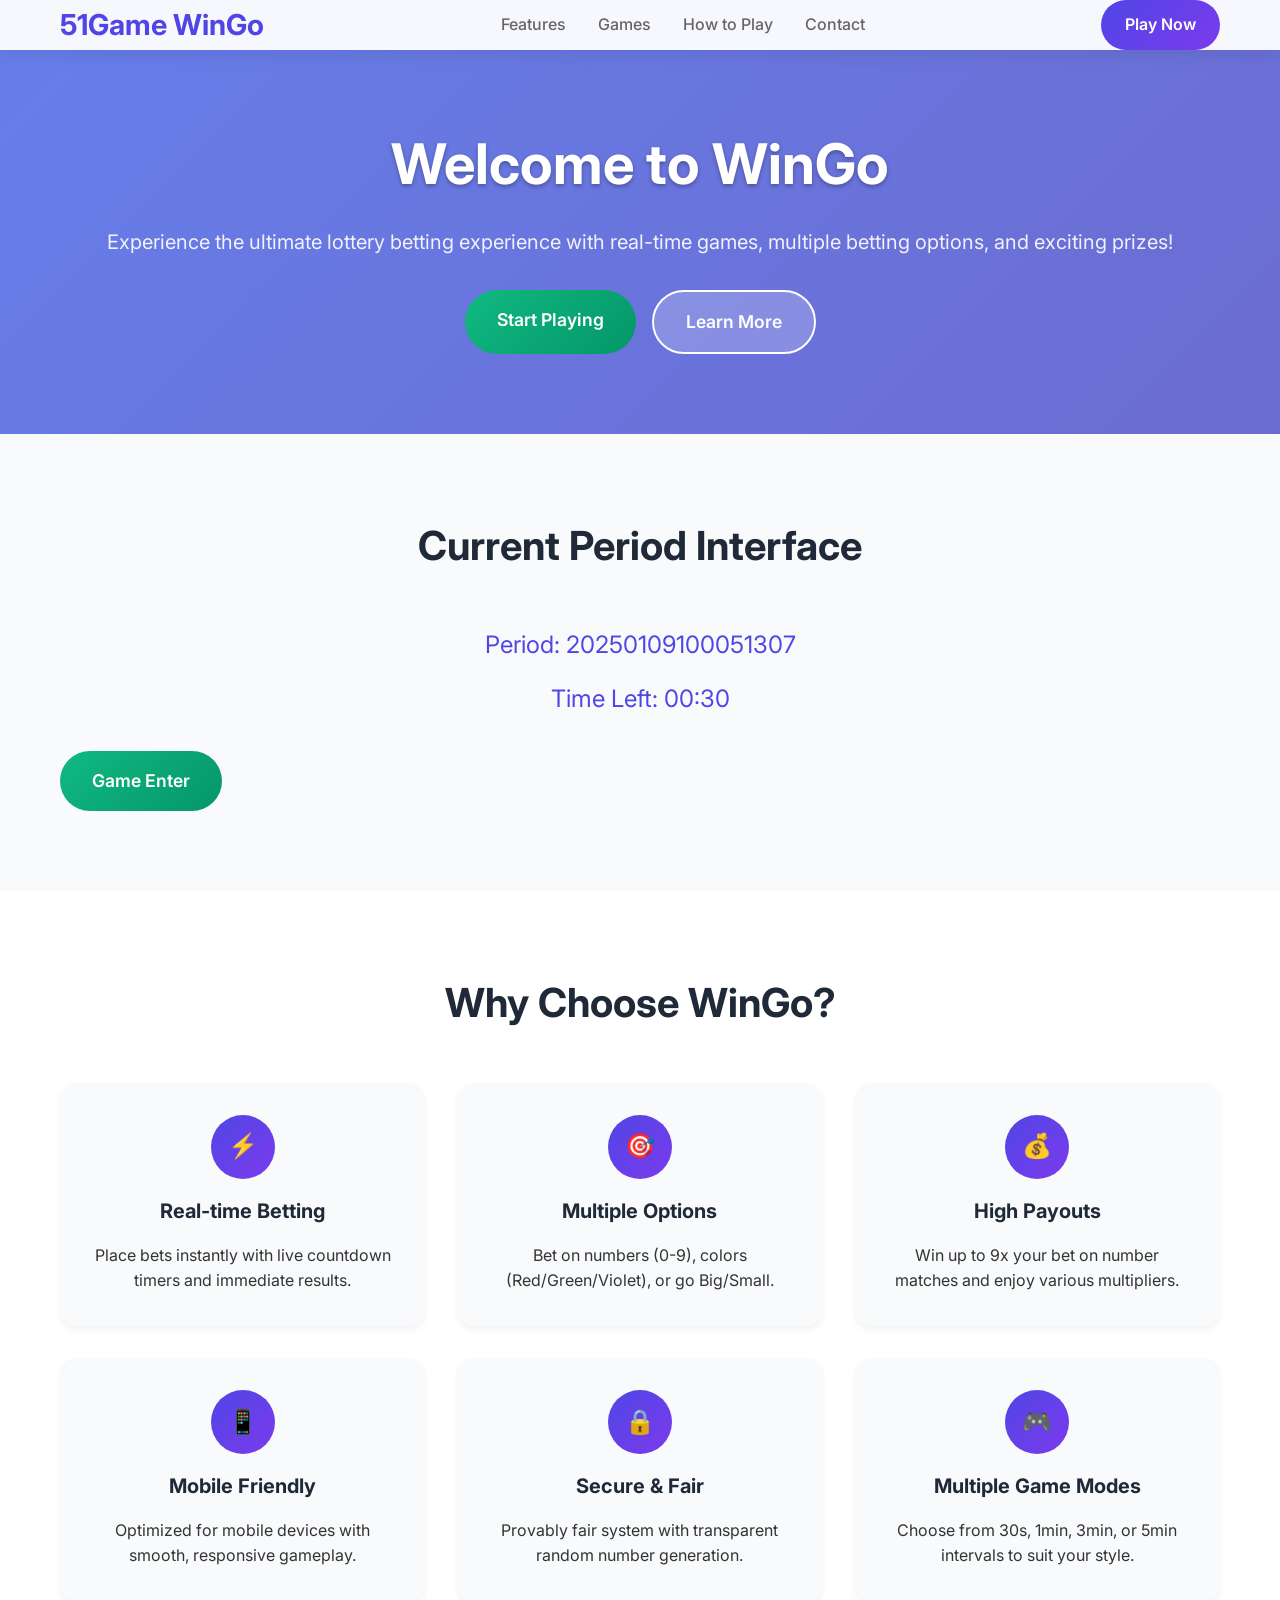
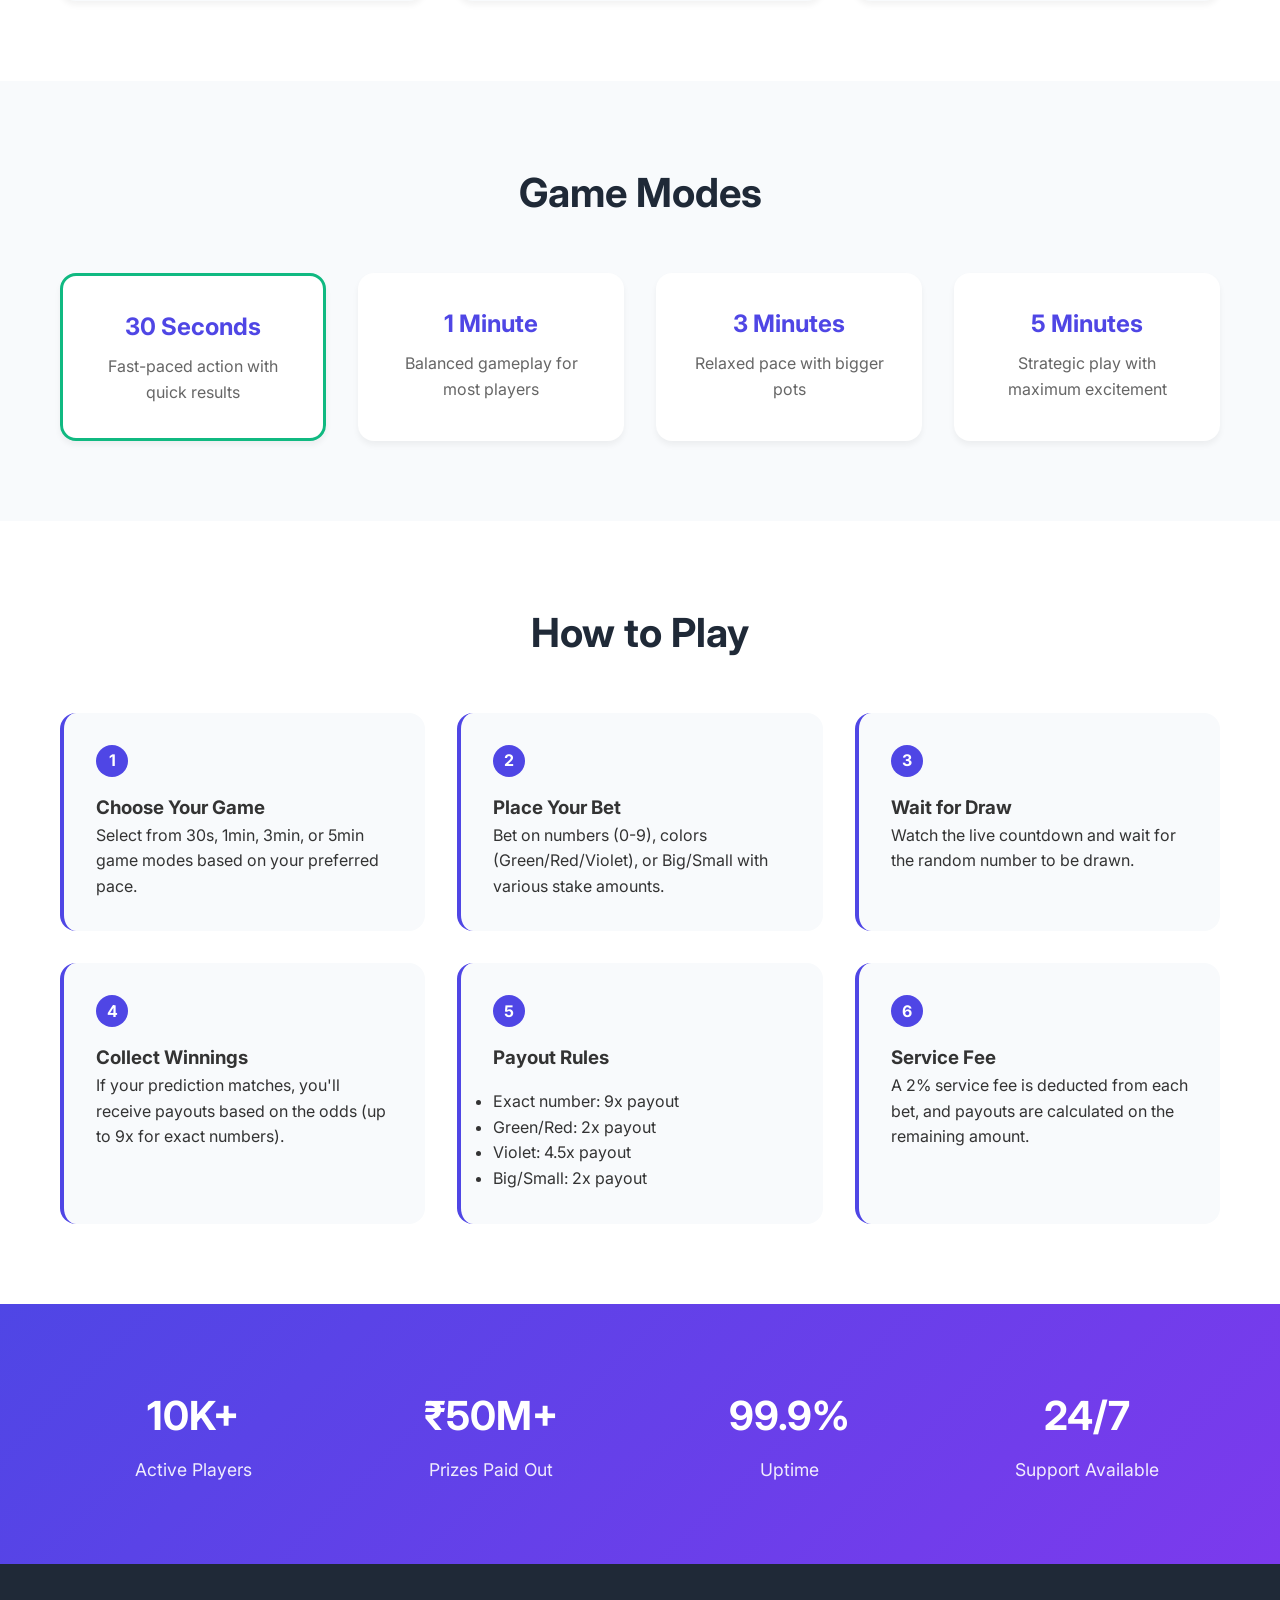
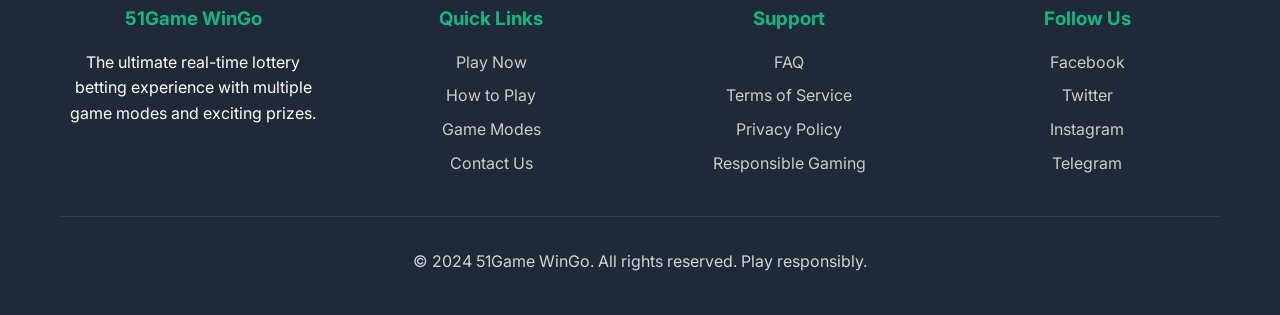
==== home.html @ 59bc1793 "update" ====
<!DOCTYPE html>
<html lang="en">
<head>
    <meta charset="UTF-8">
    <meta name="viewport" content="width=device-width, initial-scale=1.0">
    <title>51Game WinGo - Real-time Lottery Betting</title>
    <link rel="icon" type="image/svg+xml" href="https://ossimg.51game-game.com/51game/other/h5setting_20240530145344k6oc.ico">
    <meta name="description" content="Experience the thrill of WinGo - Real-time lottery betting with multiple game modes. Bet on numbers, colors, and win big prizes!">
    <meta name="keywords" content="WinGo, lottery, betting, real-time, numbers, colors, prizes">
    <link href="https://fonts.googleapis.com/css2?family=Inter:wght@300;400;500;600;700&display=swap" rel="stylesheet">
    <style>
        * {
            margin: 0;
            padding: 0;
            box-sizing: border-box;
        }

        body {
            font-family: 'Inter', sans-serif;
            line-height: 1.6;
            color: #333;
            background: linear-gradient(135deg, #667eea 0%, #764ba2 100%);
            min-height: 100vh;
        }

        .container {
            max-width: 1200px;
            margin: 0 auto;
            padding: 0 20px;
        }

        /* Header */
        header {
            background: rgba(255, 255, 255, 0.95);
            backdrop-filter: blur(10px);
            box-shadow: 0 2px 20px rgba(0, 0, 0, 0.1);
            position: fixed;
            top: 0;
            left: 0;
            right: 0;
            z-index: 1000;
        }

        nav {
            display: flex;
            justify-content: space-between;
            align-items: center;
            padding: 1rem 0;
            max-width: 1200px;
            margin: 0 auto;
        }

        .logo {
            font-size: 1.8rem;
            font-weight: 700;
            color: #4f46e5;
        }

        .nav-links {
            display: flex;
            list-style: none;
            gap: 2rem;
        }

        .nav-links a {
            text-decoration: none;
            color: #666;
            font-weight: 500;
            transition: color 0.3s;
        }

        .nav-links a:hover {
            color: #4f46e5;
        }

        .cta-button {
            background: linear-gradient(135deg, #4f46e5, #7c3aed);
            color: white;
            padding: 0.75rem 1.5rem;
            border-radius: 50px;
            text-decoration: none;
            font-weight: 600;
            transition: transform 0.3s;
        }

        .cta-button:hover {
            transform: translateY(-2px);
        }

        /* Hero Section */
        .hero {
            padding: 120px 0 80px;
            text-align: center;
            color: white;
        }

        .hero h1 {
            font-size: 3.5rem;
            font-weight: 700;
            margin-bottom: 1rem;
            text-shadow: 0 2px 4px rgba(0, 0, 0, 0.3);
        }

        .hero p {
            font-size: 1.25rem;
            margin-bottom: 2rem;
            opacity: 0.9;
        }

        .hero-buttons {
            display: flex;
            gap: 1rem;
            justify-content: center;
            flex-wrap: wrap;
        }

        .btn-primary {
            background: linear-gradient(135deg, #10b981, #059669);
            color: white;
            padding: 1rem 2rem;
            border-radius: 50px;
            text-decoration: none;
            font-weight: 600;
            font-size: 1.1rem;
            transition: all 0.3s;
        }

        .btn-primary:hover {
            transform: translateY(-3px);
            box-shadow: 0 10px 25px rgba(16, 185, 129, 0.3);
        }

        .btn-secondary {
            background: rgba(255, 255, 255, 0.2);
            color: white;
            padding: 1rem 2rem;
            border-radius: 50px;
            text-decoration: none;
            font-weight: 600;
            font-size: 1.1rem;
            border: 2px solid white;
            transition: all 0.3s;
        }

        .btn-secondary:hover {
            background: white;
            color: #4f46e5;
        }

        /* Period Interface */
        .period-interface {
            padding: 80px 0;
            background: #f8fafc;
        }

        .period-interface h2 {
            text-align: center;
            font-size: 2.5rem;
            margin-bottom: 3rem;
            color: #1f2937;
        }

        .period-display {
            text-align: center;
            margin-bottom: 2rem;
        }

        .period-number, .period-time {
            font-size: 1.5rem;
            margin-bottom: 1rem;
            color: #4f46e5;
        }

        .period-interface .btn-primary {
            display: inline-block;
        }

        /* Features */
        .features {
            padding: 80px 0;
            background: white;
        }

        .features h2 {
            text-align: center;
            font-size: 2.5rem;
            margin-bottom: 3rem;
            color: #1f2937;
        }

        .features-grid {
            display: grid;
            grid-template-columns: repeat(auto-fit, minmax(300px, 1fr));
            gap: 2rem;
        }

        .feature-card {
            background: #f8fafc;
            padding: 2rem;
            border-radius: 16px;
            text-align: center;
            box-shadow: 0 4px 6px rgba(0, 0, 0, 0.05);
            transition: transform 0.3s;
        }

        .feature-card:hover {
            transform: translateY(-5px);
        }

        .feature-icon {
            width: 64px;
            height: 64px;
            background: linear-gradient(135deg, #4f46e5, #7c3aed);
            border-radius: 50%;
            display: flex;
            align-items: center;
            justify-content: center;
            margin: 0 auto 1rem;
            color: white;
            font-size: 1.5rem;
        }

        .feature-card h3 {
            font-size: 1.25rem;
            margin-bottom: 1rem;
            color: #1f2937;
        }

        /* Game Modes */
        .game-modes {
            padding: 80px 0;
            background: #f8fafc;
        }

        .game-modes h2 {
            text-align: center;
            font-size: 2.5rem;
            margin-bottom: 3rem;
            color: #1f2937;
        }

        .modes-grid {
            display: grid;
            grid-template-columns: repeat(auto-fit, minmax(250px, 1fr));
            gap: 2rem;
        }

        .mode-card {
            background: white;
            padding: 2rem;
            border-radius: 16px;
            text-align: center;
            box-shadow: 0 4px 6px rgba(0, 0, 0, 0.05);
            transition: all 0.3s;
        }

        .mode-card:hover {
            transform: translateY(-5px);
            box-shadow: 0 10px 25px rgba(0, 0, 0, 0.1);
        }

        .mode-card.active {
            border: 3px solid #10b981;
        }

        .mode-time {
            font-size: 1.5rem;
            font-weight: 700;
            color: #4f46e5;
            margin-bottom: 0.5rem;
        }

        .mode-desc {
            color: #666;
        }

        /* How to Play */
        .how-to-play {
            padding: 80px 0;
            background: white;
        }

        .how-to-play h2 {
            text-align: center;
            font-size: 2.5rem;
            margin-bottom: 3rem;
            color: #1f2937;
        }

        .rules-grid {
            display: grid;
            grid-template-columns: repeat(auto-fit, minmax(300px, 1fr));
            gap: 2rem;
        }

        .rule-item {
            background: #f8fafc;
            padding: 2rem;
            border-radius: 16px;
            border-left: 4px solid #4f46e5;
        }

        .rule-number {
            background: #4f46e5;
            color: white;
            width: 32px;
            height: 32px;
            border-radius: 50%;
            display: flex;
            align-items: center;
            justify-content: center;
            font-weight: 700;
            margin-bottom: 1rem;
        }

        /* Stats */
        .stats {
            padding: 80px 0;
            background: linear-gradient(135deg, #4f46e5, #7c3aed);
            color: white;
        }

        .stats-grid {
            display: grid;
            grid-template-columns: repeat(auto-fit, minmax(200px, 1fr));
            gap: 2rem;
            text-align: center;
        }

        .stat-number {
            font-size: 2.5rem;
            font-weight: 700;
            margin-bottom: 0.5rem;
        }

        .stat-label {
            opacity: 0.9;
            font-size: 1.1rem;
        }

        /* Footer */
        footer {
            padding: 40px 0;
            background: #1f2937;
            color: white;
            text-align: center;
        }

        .footer-content {
            display: grid;
            grid-template-columns: repeat(auto-fit, minmax(250px, 1fr));
            gap: 2rem;
            margin-bottom: 2rem;
        }

        .footer-section h3 {
            margin-bottom: 1rem;
            color: #10b981;
        }

        .footer-section ul {
            list-style: none;
        }

        .footer-section ul li {
            margin-bottom: 0.5rem;
        }

        .footer-section a {
            color: #ccc;
            text-decoration: none;
            transition: color 0.3s;
        }

        .footer-section a:hover {
            color: #10b981;
        }

        .copyright {
            border-top: 1px solid #374151;
            padding-top: 2rem;
            opacity: 0.8;
        }

        /* Responsive */
        @media (max-width: 768px) {
            .hero h1 {
                font-size: 2.5rem;
            }

            .hero p {
                font-size: 1.1rem;
            }

            .hero-buttons {
                flex-direction: column;
                align-items: center;
            }

            nav {
                flex-direction: column;
                gap: 1rem;
            }

            .nav-links {
                gap: 1rem;
            }
        }
    </style>
</head>
<body>
    <header>
        <nav class="container">
            <div class="logo">51Game WinGo</div>
            <ul class="nav-links">
                <li><a href="#features">Features</a></li>
                <li><a href="#games">Games</a></li>
                <li><a href="#rules">How to Play</a></li>
                <li><a href="#contact">Contact</a></li>
            </ul>
            <a href="./index.html" class="cta-button">Play Now</a>
        </nav>
    </header>

    <section class="hero">
        <div class="container">
            <h1>Welcome to WinGo</h1>
            <p>Experience the ultimate lottery betting experience with real-time games, multiple betting options, and exciting prizes!</p>
            <div class="hero-buttons">
                <a href="./index.html" class="btn-primary">Start Playing</a>
                <a href="#rules" class="btn-secondary">Learn More</a>
            </div>
        </div>
    </section>

    <section class="period-interface">
        <div class="container">
            <h2>Current Period Interface</h2>
            <div class="period-display">
                <div class="period-number">Period: <span id="period-number">20250109100051307</span></div>
                <div class="period-time">Time Left: <span id="period-time">00:00</span></div>
            </div>
            <a href="./index.html" class="btn-primary">Game Enter</a>
        </div>
    </section>

    <section id="features" class="features">
        <div class="container">
            <h2>Why Choose WinGo?</h2>
            <div class="features-grid">
                <div class="feature-card">
                    <div class="feature-icon">⚡</div>
                    <h3>Real-time Betting</h3>
                    <p>Place bets instantly with live countdown timers and immediate results.</p>
                </div>
                <div class="feature-card">
                    <div class="feature-icon">🎯</div>
                    <h3>Multiple Options</h3>
                    <p>Bet on numbers (0-9), colors (Red/Green/Violet), or go Big/Small.</p>
                </div>
                <div class="feature-card">
                    <div class="feature-icon">💰</div>
                    <h3>High Payouts</h3>
                    <p>Win up to 9x your bet on number matches and enjoy various multipliers.</p>
                </div>
                <div class="feature-card">
                    <div class="feature-icon">📱</div>
                    <h3>Mobile Friendly</h3>
                    <p>Optimized for mobile devices with smooth, responsive gameplay.</p>
                </div>
                <div class="feature-card">
                    <div class="feature-icon">🔒</div>
                    <h3>Secure & Fair</h3>
                    <p>Provably fair system with transparent random number generation.</p>
                </div>
                <div class="feature-card">
                    <div class="feature-icon">🎮</div>
                    <h3>Multiple Game Modes</h3>
                    <p>Choose from 30s, 1min, 3min, or 5min intervals to suit your style.</p>
                </div>
            </div>
        </div>
    </section>

    <section id="games" class="game-modes">
        <div class="container">
            <h2>Game Modes</h2>
            <div class="modes-grid">
                <div class="mode-card active">
                    <div class="mode-time">30 Seconds</div>
                    <div class="mode-desc">Fast-paced action with quick results</div>
                </div>
                <div class="mode-card">
                    <div class="mode-time">1 Minute</div>
                    <div class="mode-desc">Balanced gameplay for most players</div>
                </div>
                <div class="mode-card">
                    <div class="mode-time">3 Minutes</div>
                    <div class="mode-desc">Relaxed pace with bigger pots</div>
                </div>
                <div class="mode-card">
                    <div class="mode-time">5 Minutes</div>
                    <div class="mode-desc">Strategic play with maximum excitement</div>
                </div>
            </div>
        </div>
    </section>

    <section id="rules" class="how-to-play">
        <div class="container">
            <h2>How to Play</h2>
            <div class="rules-grid">
                <div class="rule-item">
                    <div class="rule-number">1</div>
                    <h3>Choose Your Game</h3>
                    <p>Select from 30s, 1min, 3min, or 5min game modes based on your preferred pace.</p>
                </div>
                <div class="rule-item">
                    <div class="rule-number">2</div>
                    <h3>Place Your Bet</h3>
                    <p>Bet on numbers (0-9), colors (Green/Red/Violet), or Big/Small with various stake amounts.</p>
                </div>
                <div class="rule-item">
                    <div class="rule-number">3</div>
                    <h3>Wait for Draw</h3>
                    <p>Watch the live countdown and wait for the random number to be drawn.</p>
                </div>
                <div class="rule-item">
                    <div class="rule-number">4</div>
                    <h3>Collect Winnings</h3>
                    <p>If your prediction matches, you'll receive payouts based on the odds (up to 9x for exact numbers).</p>
                </div>
                <div class="rule-item">
                    <div class="rule-number">5</div>
                    <h3>Payout Rules</h3>
                    <ul style="margin-top: 1rem; text-align: left;">
                        <li>Exact number: 9x payout</li>
                        <li>Green/Red: 2x payout</li>
                        <li>Violet: 4.5x payout</li>
                        <li>Big/Small: 2x payout</li>
                    </ul>
                </div>
                <div class="rule-item">
                    <div class="rule-number">6</div>
                    <h3>Service Fee</h3>
                    <p>A 2% service fee is deducted from each bet, and payouts are calculated on the remaining amount.</p>
                </div>
            </div>
        </div>
    </section>

    <section class="stats">
        <div class="container">
            <div class="stats-grid">
                <div>
                    <div class="stat-number">10K+</div>
                    <div class="stat-label">Active Players</div>
                </div>
                <div>
                    <div class="stat-number">₹50M+</div>
                    <div class="stat-label">Prizes Paid Out</div>
                </div>
                <div>
                    <div class="stat-number">99.9%</div>
                    <div class="stat-label">Uptime</div>
                </div>
                <div>
                    <div class="stat-number">24/7</div>
                    <div class="stat-label">Support Available</div>
                </div>
            </div>
        </div>
    </section>

    <footer>
        <div class="container">
            <div class="footer-content">
                <div class="footer-section">
                    <h3>51Game WinGo</h3>
                    <p>The ultimate real-time lottery betting experience with multiple game modes and exciting prizes.</p>
                </div>
                <div class="footer-section">
                    <h3>Quick Links</h3>
                    <ul>
                        <li><a href="./index.html">Play Now</a></li>
                        <li><a href="#rules">How to Play</a></li>
                        <li><a href="#games">Game Modes</a></li>
                        <li><a href="#contact">Contact Us</a></li>
                    </ul>
                </div>
                <div class="footer-section">
                    <h3>Support</h3>
                    <ul>
                        <li><a href="#">FAQ</a></li>
                        <li><a href="#">Terms of Service</a></li>
                        <li><a href="#">Privacy Policy</a></li>
                        <li><a href="#">Responsible Gaming</a></li>
                    </ul>
                </div>
                <div class="footer-section">
                    <h3>Follow Us</h3>
                    <ul>
                        <li><a href="#">Facebook</a></li>
                        <li><a href="#">Twitter</a></li>
                        <li><a href="#">Instagram</a></li>
                        <li><a href="#">Telegram</a></li>
                    </ul>
                </div>
            </div>
            <div class="copyright">
                <p>&copy; 2024 51Game WinGo. All rights reserved. Play responsibly.</p>
            </div>
        </div>
    </footer>

    <script>
        // Smooth scrolling for navigation links
        document.querySelectorAll('a[href^="#"]').forEach(anchor => {
            anchor.addEventListener('click', function (e) {
                e.preventDefault();
                const target = document.querySelector(this.getAttribute('href'));
                if (target) {
                    target.scrollIntoView({
                        behavior: 'smooth',
                        block: 'start'
                    });
                }
            });
        });

        // Add scroll effect to header
        window.addEventListener('scroll', function() {
            const header = document.querySelector('header');
            if (window.scrollY > 100) {
                header.style.background = 'rgba(255, 255, 255, 0.98)';
            } else {
                header.style.background = 'rgba(255, 255, 255, 0.95)';
            }
        });

        // Simple countdown for period time
        let timeLeft = 30; // 30 seconds for demo
        const periodTimeElement = document.getElementById('period-time');
        const interval = setInterval(() => {
            const minutes = Math.floor(timeLeft / 60);
            const seconds = timeLeft % 60;
            periodTimeElement.textContent = `${minutes.toString().padStart(2, '0')}:${seconds.toString().padStart(2, '0')}`;
            timeLeft--;
            if (timeLeft < 0) {
                timeLeft = 30;
            }
        }, 1000);
    </script>
</body>
</html>
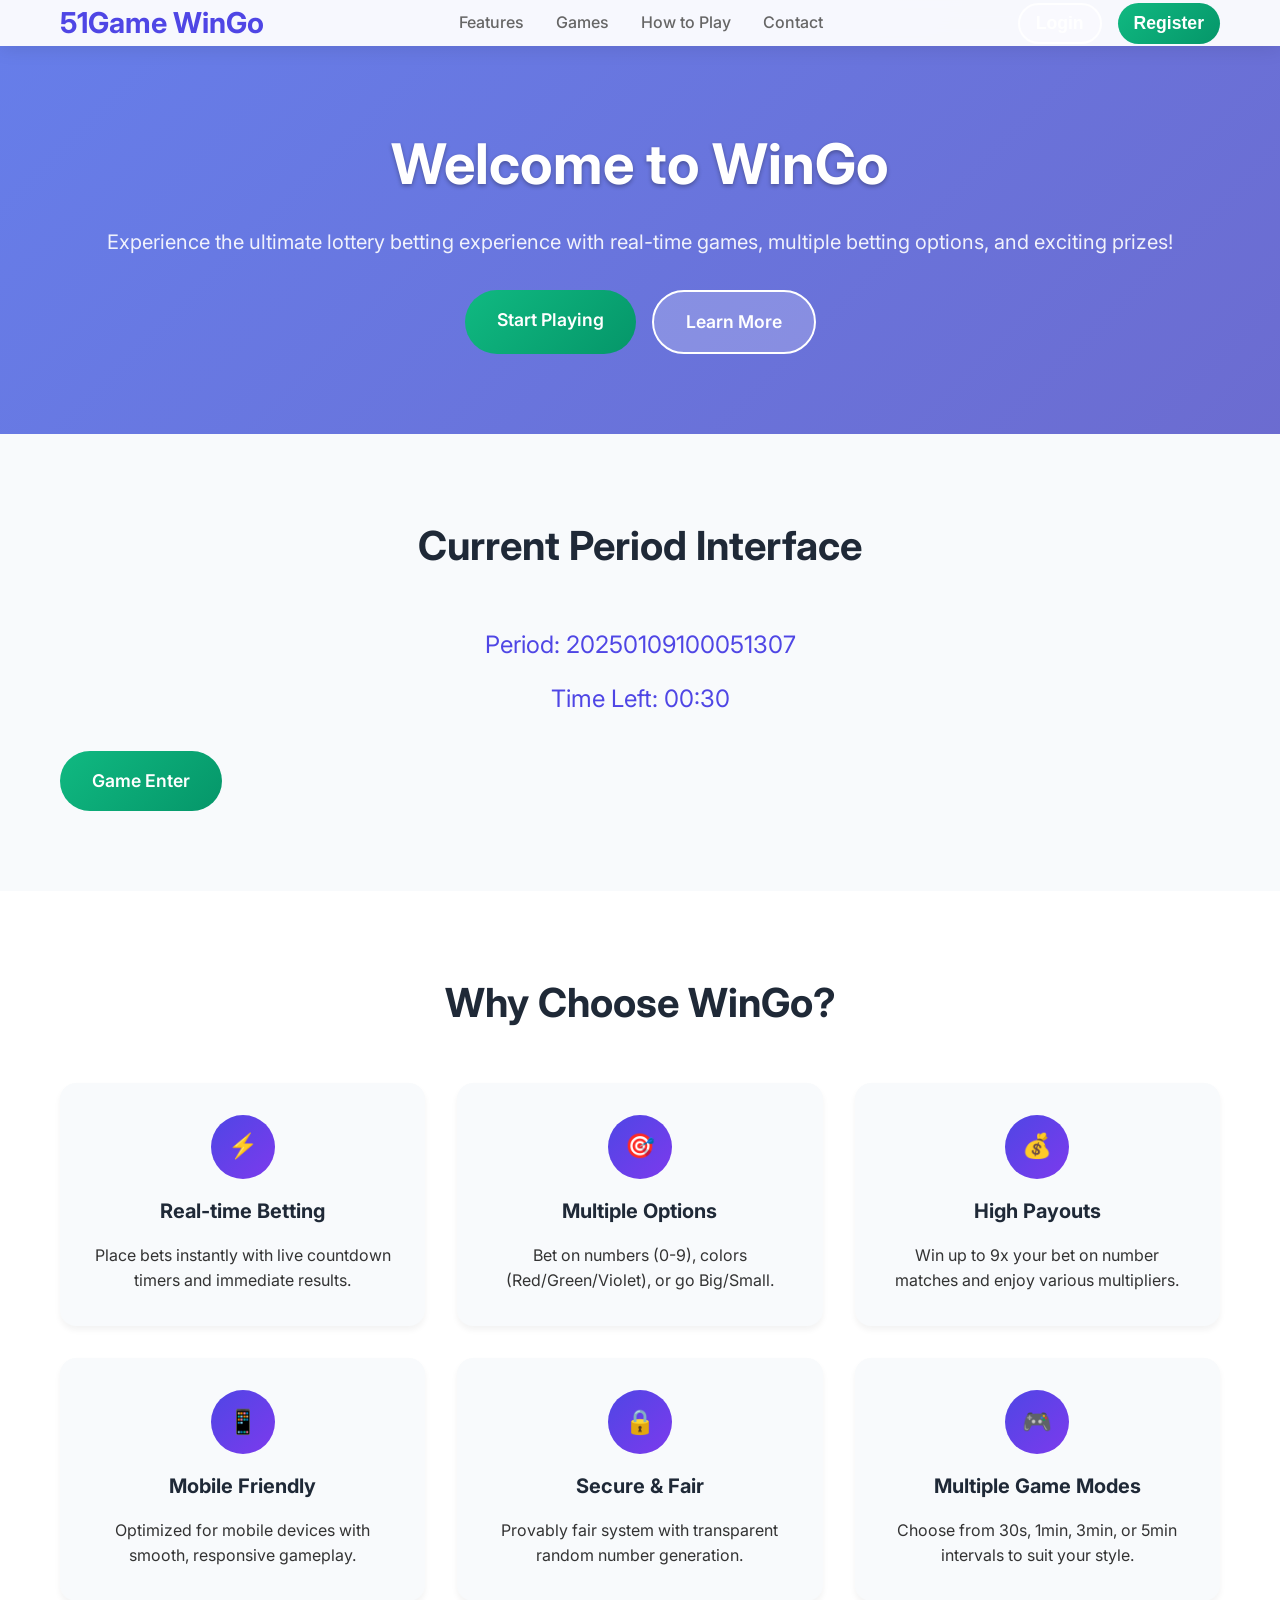
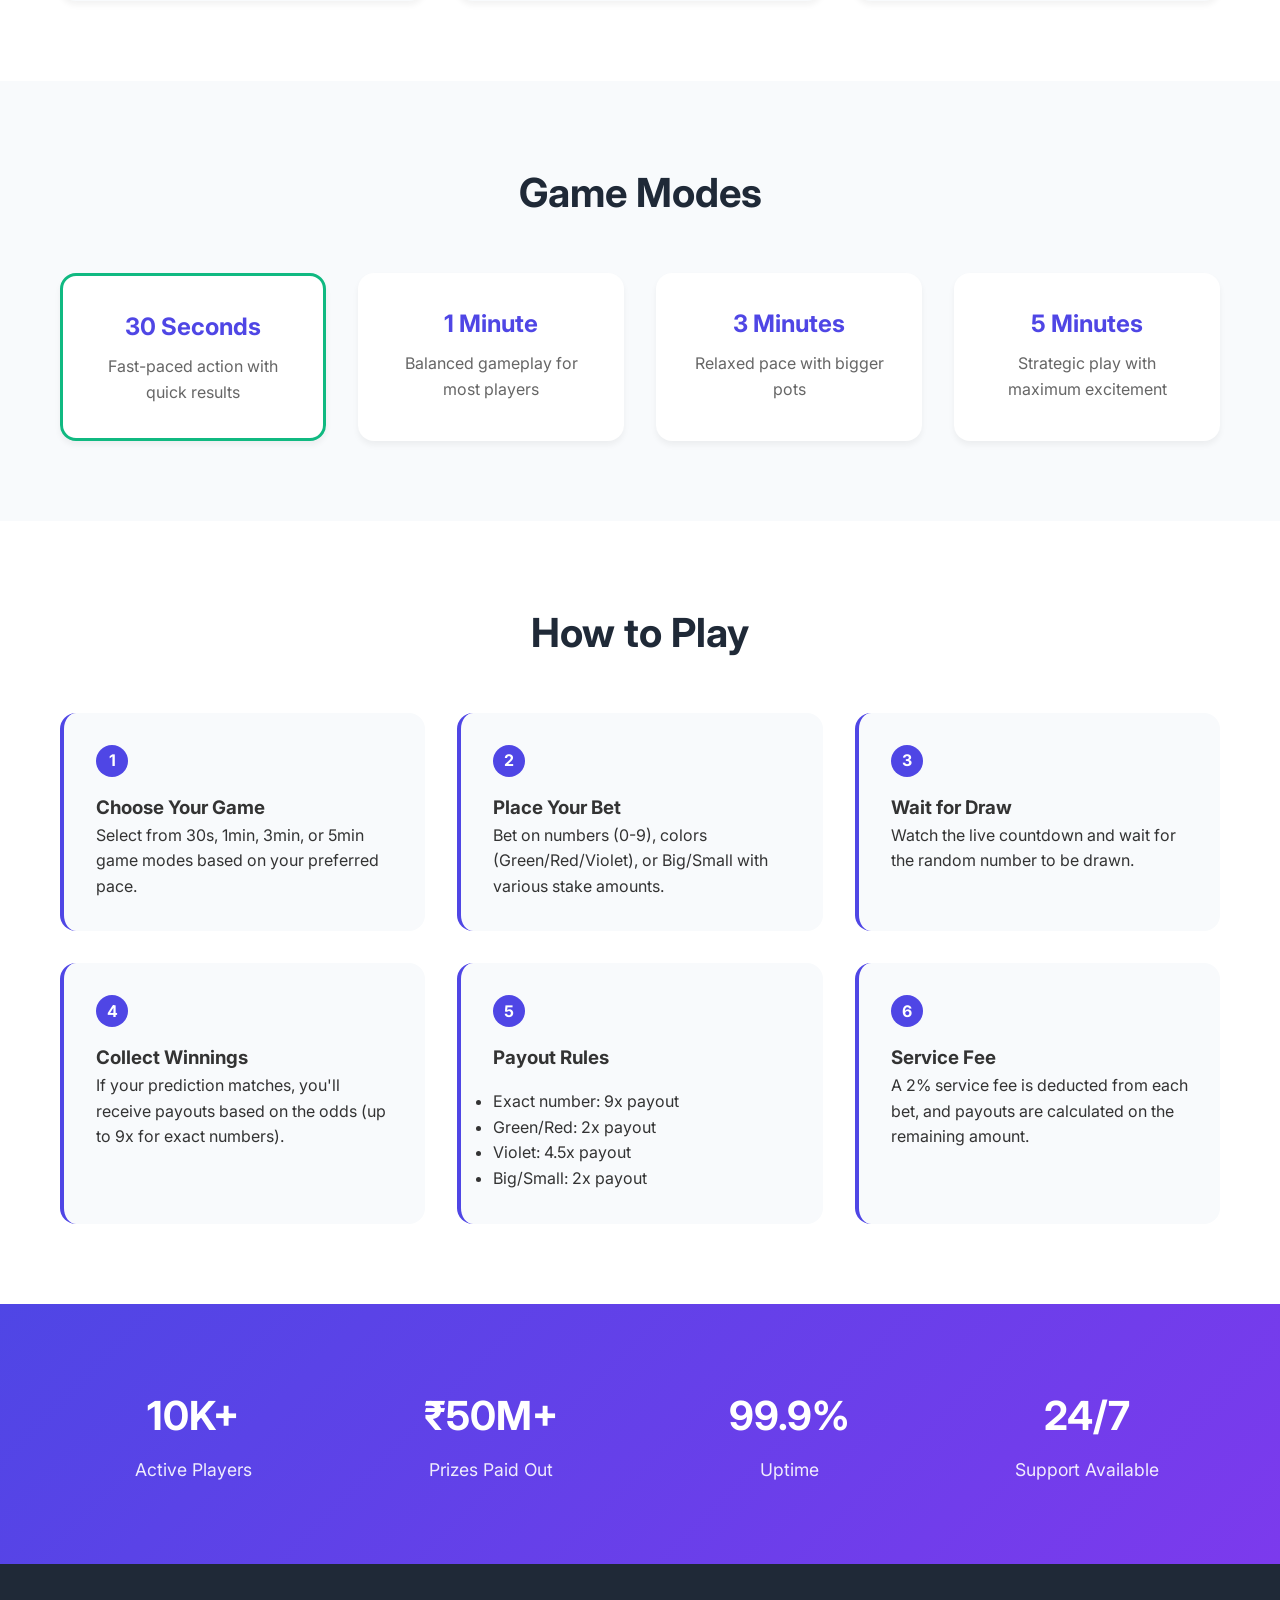
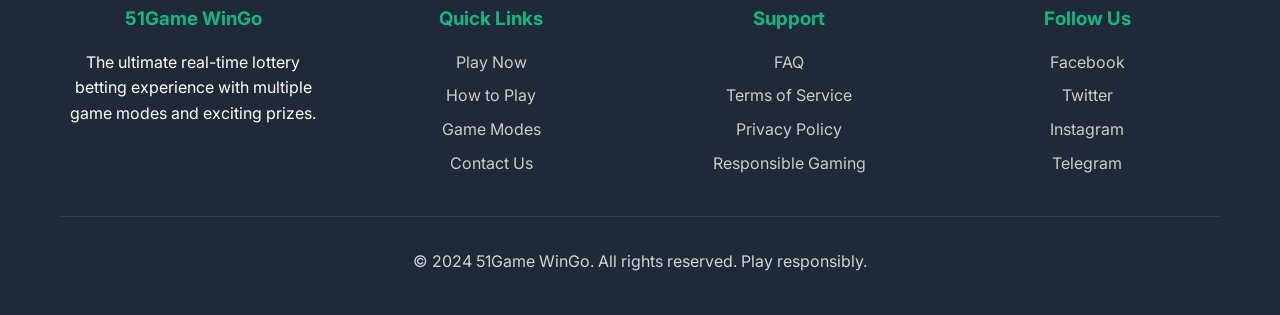
==== commit f04aac29: "try again" ====
--- a/home.html
+++ b/home.html
@@ -73,6 +73,41 @@
             color: #4f46e5;
         }
 
+        .auth-buttons {
+            display: flex;
+            gap: 1rem;
+        }
+
+        .auth-buttons button {
+            padding: 0.5rem 1rem;
+            border: none;
+            border-radius: 50px;
+            font-weight: 600;
+            cursor: pointer;
+            transition: all 0.3s;
+        }
+
+        .auth-buttons .btn-secondary {
+            background: rgba(255, 255, 255, 0.2);
+            color: white;
+            border: 2px solid white;
+        }
+
+        .auth-buttons .btn-secondary:hover {
+            background: white;
+            color: #4f46e5;
+        }
+
+        .auth-buttons .btn-primary {
+            background: linear-gradient(135deg, #10b981, #059669);
+            color: white;
+        }
+
+        .auth-buttons .btn-primary:hover {
+            transform: translateY(-2px);
+            box-shadow: 0 10px 25px rgba(16, 185, 129, 0.3);
+        }
+
         .cta-button {
             background: linear-gradient(135deg, #4f46e5, #7c3aed);
             color: white;
@@ -405,6 +440,73 @@
             .nav-links {
                 gap: 1rem;
             }
+
+            .auth-buttons {
+                flex-direction: column;
+                width: 100%;
+            }
+
+            .auth-buttons button {
+                width: 100%;
+            }
+        }
+
+        /* Modal Styles */
+        .modal {
+            display: none;
+            position: fixed;
+            z-index: 1;
+            left: 0;
+            top: 0;
+            width: 100%;
+            height: 100%;
+            overflow: auto;
+            background-color: rgba(0,0,0,0.4);
+        }
+
+        .modal-content {
+            background-color: #fefefe;
+            margin: 15% auto;
+            padding: 20px;
+            border: 1px solid #888;
+            width: 80%;
+            max-width: 400px;
+            border-radius: 10px;
+        }
+
+        .close {
+            color: #aaa;
+            float: right;
+            font-size: 28px;
+            font-weight: bold;
+            cursor: pointer;
+        }
+
+        .close:hover,
+        .close:focus {
+            color: black;
+            text-decoration: none;
+        }
+
+        .modal h2 {
+            text-align: center;
+            margin-bottom: 20px;
+        }
+
+        .modal form {
+            display: flex;
+            flex-direction: column;
+        }
+
+        .modal input {
+            margin-bottom: 10px;
+            padding: 10px;
+            border: 1px solid #ccc;
+            border-radius: 5px;
+        }
+
+        .modal button {
+            margin-top: 10px;
         }
     </style>
 </head>
@@ -418,7 +520,10 @@
                 <li><a href="#rules">How to Play</a></li>
                 <li><a href="#contact">Contact</a></li>
             </ul>
-            <a href="./index.html" class="cta-button">Play Now</a>
+            <div class="auth-buttons">
+                <button class="btn-secondary" id="login-btn">Login</button>
+                <button class="btn-primary" id="register-btn">Register</button>
+            </div>
         </nav>
     </header>
 
@@ -612,6 +717,34 @@
             </div>
         </div>
     </footer>
+
+    <!-- Login Modal -->
+    <div id="login-modal" class="modal">
+        <div class="modal-content">
+            <span class="close" id="login-close">&times;</span>
+            <h2>Login</h2>
+            <form id="login-form">
+                <input type="email" placeholder="Email" required>
+                <input type="password" placeholder="Password" required>
+                <button type="submit" class="btn-primary">Login</button>
+            </form>
+        </div>
+    </div>
+
+    <!-- Register Modal -->
+    <div id="register-modal" class="modal">
+        <div class="modal-content">
+            <span class="close" id="register-close">&times;</span>
+            <h2>Register</h2>
+            <form id="register-form">
+                <input type="text" placeholder="Username" required>
+                <input type="email" placeholder="Email" required>
+                <input type="password" placeholder="Password" required>
+                <input type="password" placeholder="Confirm Password" required>
+                <button type="submit" class="btn-primary">Register</button>
+            </form>
+        </div>
+    </div>
 
     <script>
         // Smooth scrolling for navigation links
@@ -650,6 +783,52 @@
                 timeLeft = 30;
             }
         }, 1000);
+
+        // Modal functionality
+        const loginBtn = document.getElementById('login-btn');
+        const registerBtn = document.getElementById('register-btn');
+        const loginModal = document.getElementById('login-modal');
+        const registerModal = document.getElementById('register-modal');
+        const loginClose = document.getElementById('login-close');
+        const registerClose = document.getElementById('register-close');
+
+        loginBtn.onclick = function() {
+            loginModal.style.display = 'block';
+        }
+
+        registerBtn.onclick = function() {
+            registerModal.style.display = 'block';
+        }
+
+        loginClose.onclick = function() {
+            loginModal.style.display = 'none';
+        }
+
+        registerClose.onclick = function() {
+            registerModal.style.display = 'none';
+        }
+
+        window.onclick = function(event) {
+            if (event.target == loginModal) {
+                loginModal.style.display = 'none';
+            }
+            if (event.target == registerModal) {
+                registerModal.style.display = 'none';
+            }
+        }
+
+        // Form submissions (dummy)
+        document.getElementById('login-form').onsubmit = function(e) {
+            e.preventDefault();
+            alert('Login successful!');
+            loginModal.style.display = 'none';
+        }
+
+        document.getElementById('register-form').onsubmit = function(e) {
+            e.preventDefault();
+            alert('Registration successful!');
+            registerModal.style.display = 'none';
+        }
     </script>
 </body>
 </html>
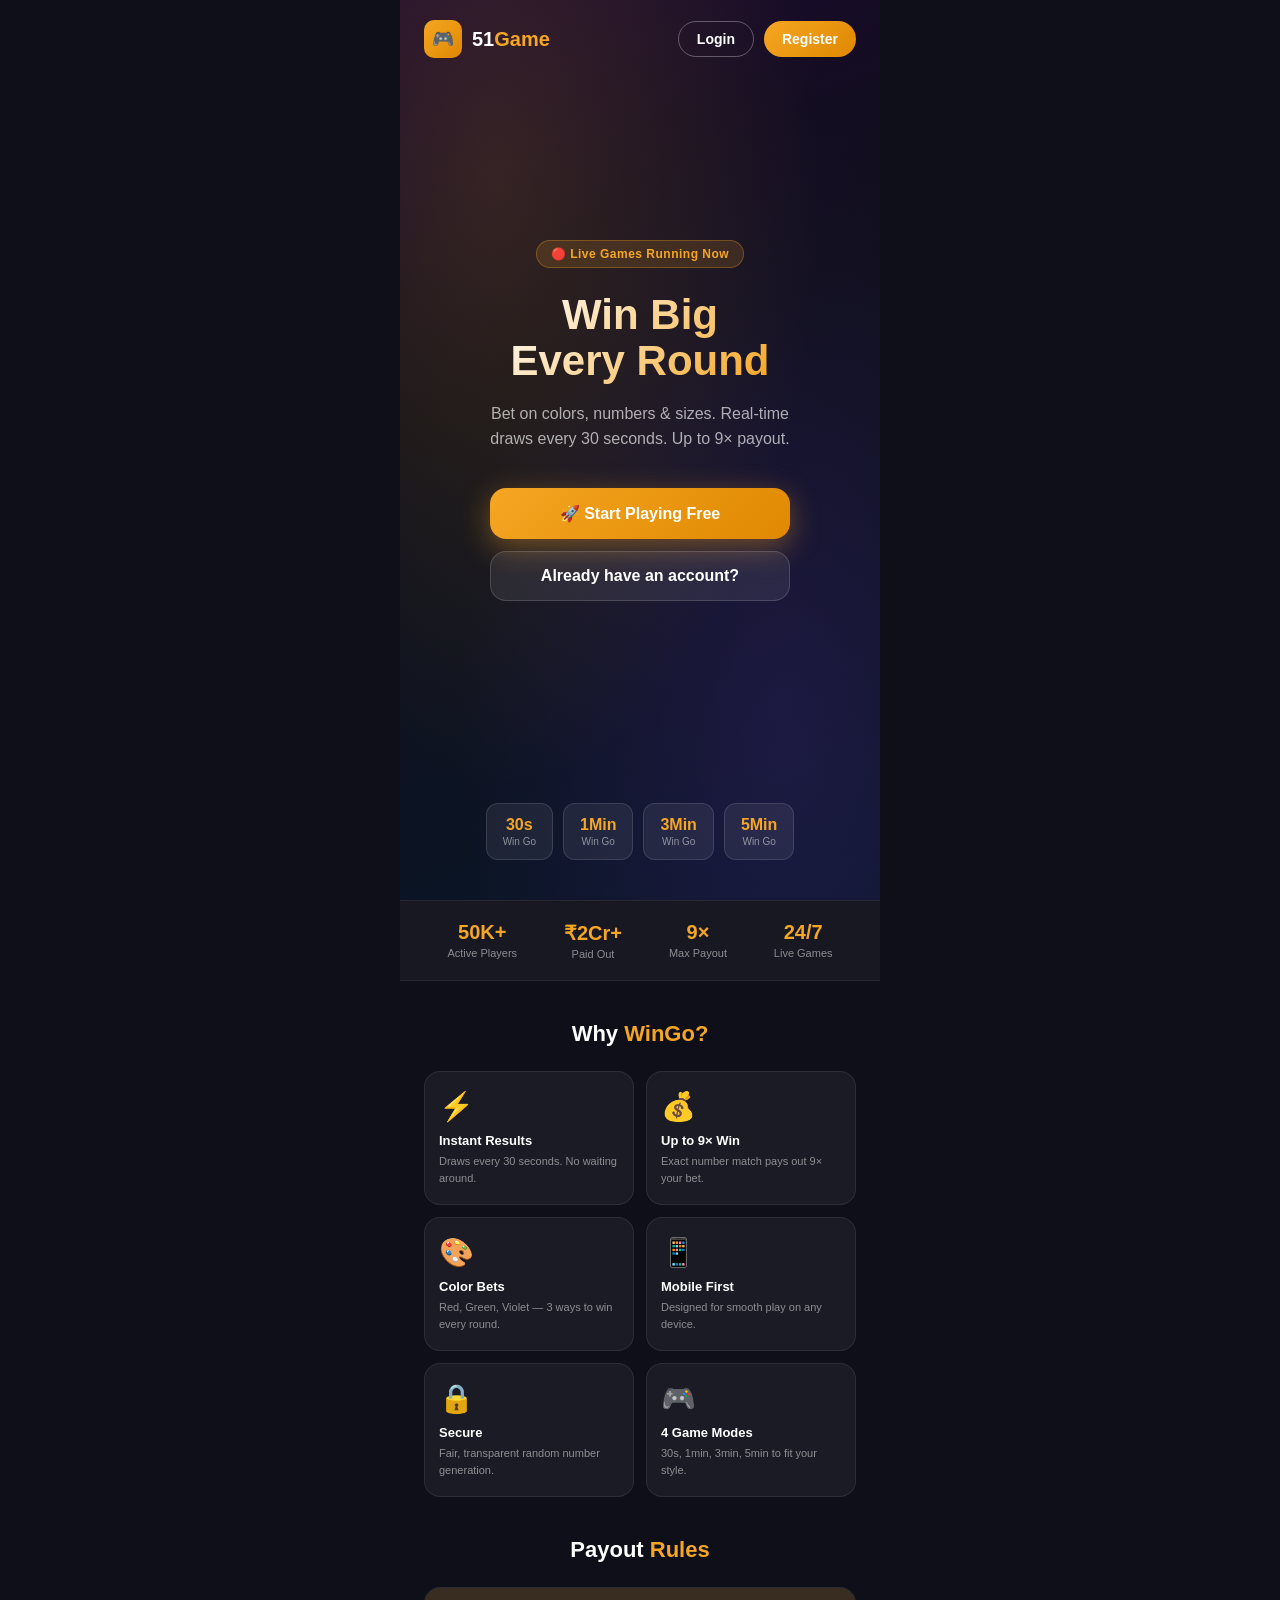
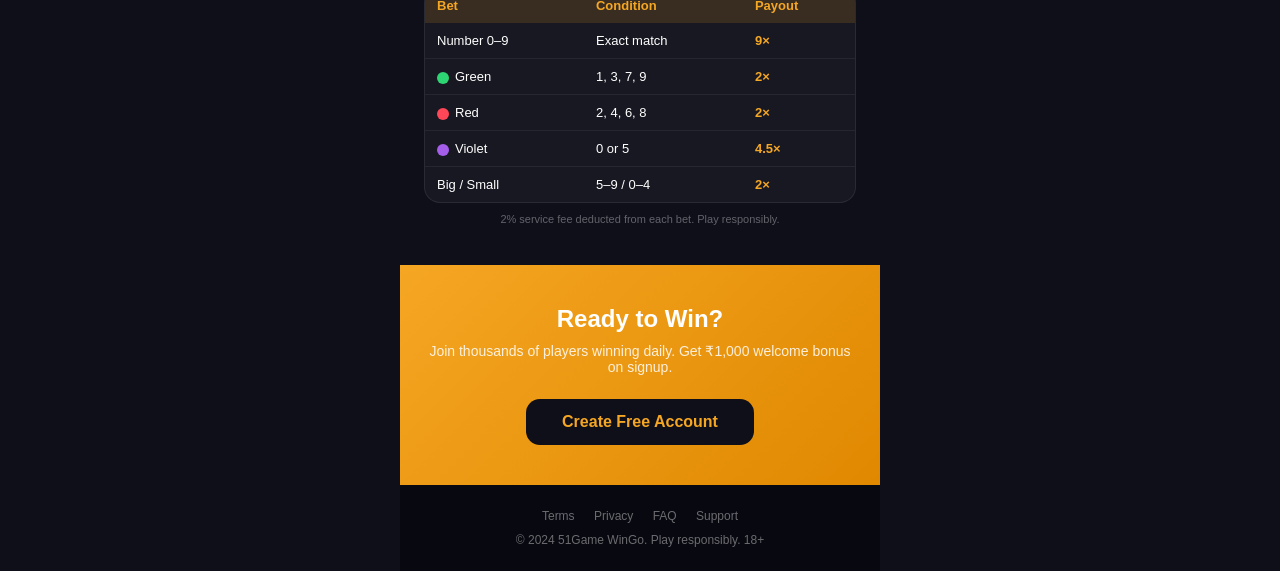
==== commit 94b214fc: "Add landing page, wallet, and profile sections with user authentication Integrates a new landing pag" ====
--- a/home.html
+++ b/home.html
@@ -2,833 +2,510 @@
 <html lang="en">
 <head>
     <meta charset="UTF-8">
-    <meta name="viewport" content="width=device-width, initial-scale=1.0">
-    <title>51Game WinGo - Real-time Lottery Betting</title>
-    <link rel="icon" type="image/svg+xml" href="https://ossimg.51game-game.com/51game/other/h5setting_20240530145344k6oc.ico">
-    <meta name="description" content="Experience the thrill of WinGo - Real-time lottery betting with multiple game modes. Bet on numbers, colors, and win big prizes!">
-    <meta name="keywords" content="WinGo, lottery, betting, real-time, numbers, colors, prizes">
-    <link href="https://fonts.googleapis.com/css2?family=Inter:wght@300;400;500;600;700&display=swap" rel="stylesheet">
+    <meta name="viewport" content="width=device-width, initial-scale=1.0, maximum-scale=1.0, user-scalable=no">
+    <title>51Game WinGo</title>
+    <link rel="icon" href="https://ossimg.51game-game.com/51game/other/h5setting_20240530145344k6oc.ico">
     <style>
-        * {
-            margin: 0;
-            padding: 0;
-            box-sizing: border-box;
-        }
-
+        * { box-sizing: border-box; margin: 0; padding: 0; }
         body {
-            font-family: 'Inter', sans-serif;
-            line-height: 1.6;
-            color: #333;
-            background: linear-gradient(135deg, #667eea 0%, #764ba2 100%);
+            font-family: -apple-system, BlinkMacSystemFont, 'Segoe UI', sans-serif;
+            background: #0f0f1a;
+            color: #fff;
             min-height: 100vh;
-        }
-
-        .container {
-            max-width: 1200px;
+            max-width: 480px;
             margin: 0 auto;
-            padding: 0 20px;
-        }
-
-        /* Header */
-        header {
-            background: rgba(255, 255, 255, 0.95);
-            backdrop-filter: blur(10px);
-            box-shadow: 0 2px 20px rgba(0, 0, 0, 0.1);
-            position: fixed;
-            top: 0;
-            left: 0;
-            right: 0;
-            z-index: 1000;
-        }
-
-        nav {
-            display: flex;
-            justify-content: space-between;
-            align-items: center;
-            padding: 1rem 0;
-            max-width: 1200px;
-            margin: 0 auto;
-        }
-
-        .logo {
-            font-size: 1.8rem;
-            font-weight: 700;
-            color: #4f46e5;
-        }
-
-        .nav-links {
-            display: flex;
-            list-style: none;
-            gap: 2rem;
-        }
-
-        .nav-links a {
-            text-decoration: none;
-            color: #666;
-            font-weight: 500;
-            transition: color 0.3s;
-        }
-
-        .nav-links a:hover {
-            color: #4f46e5;
-        }
-
-        .auth-buttons {
-            display: flex;
-            gap: 1rem;
-        }
-
-        .auth-buttons button {
-            padding: 0.5rem 1rem;
-            border: none;
-            border-radius: 50px;
-            font-weight: 600;
-            cursor: pointer;
-            transition: all 0.3s;
-        }
-
-        .auth-buttons .btn-secondary {
-            background: rgba(255, 255, 255, 0.2);
-            color: white;
-            border: 2px solid white;
-        }
-
-        .auth-buttons .btn-secondary:hover {
-            background: white;
-            color: #4f46e5;
-        }
-
-        .auth-buttons .btn-primary {
-            background: linear-gradient(135deg, #10b981, #059669);
-            color: white;
-        }
-
-        .auth-buttons .btn-primary:hover {
-            transform: translateY(-2px);
-            box-shadow: 0 10px 25px rgba(16, 185, 129, 0.3);
-        }
-
-        .cta-button {
-            background: linear-gradient(135deg, #4f46e5, #7c3aed);
-            color: white;
-            padding: 0.75rem 1.5rem;
-            border-radius: 50px;
-            text-decoration: none;
-            font-weight: 600;
-            transition: transform 0.3s;
-        }
-
-        .cta-button:hover {
-            transform: translateY(-2px);
-        }
-
-        /* Hero Section */
+            overflow-x: hidden;
+        }
+        a { text-decoration: none; color: inherit; }
+        button { cursor: pointer; border: none; outline: none; font-family: inherit; }
+
+        /* Hero */
         .hero {
-            padding: 120px 0 80px;
+            min-height: 100vh;
+            background: linear-gradient(160deg, #1a0a2e 0%, #0f0f1a 40%, #0a1628 100%);
+            display: flex; flex-direction: column;
+            position: relative; overflow: hidden;
+        }
+        .hero::before {
+            content: '';
+            position: absolute; inset: 0;
+            background: radial-gradient(ellipse at 20% 20%, rgba(245,166,35,0.15) 0%, transparent 60%),
+                        radial-gradient(ellipse at 80% 80%, rgba(124,58,237,0.15) 0%, transparent 60%);
+        }
+
+        /* Nav */
+        .nav {
+            display: flex; align-items: center; justify-content: space-between;
+            padding: 20px 24px;
+            position: relative; z-index: 10;
+        }
+        .nav-logo { display: flex; align-items: center; gap: 10px; }
+        .nav-logo-icon {
+            width: 38px; height: 38px;
+            background: linear-gradient(135deg, #f5a623, #e08800);
+            border-radius: 10px;
+            display: flex; align-items: center; justify-content: center;
+            font-size: 18px;
+        }
+        .nav-logo span { font-size: 20px; font-weight: 800; color: #fff; }
+        .nav-logo span em { color: #f5a623; font-style: normal; }
+        .nav-btns { display: flex; gap: 10px; }
+        .nav-btn {
+            padding: 9px 18px; border-radius: 20px;
+            font-size: 14px; font-weight: 600;
+        }
+        .nav-btn-login {
+            background: transparent;
+            border: 1.5px solid rgba(255,255,255,0.3);
+            color: #fff;
+        }
+        .nav-btn-register {
+            background: linear-gradient(135deg, #f5a623, #e08800);
+            color: #fff;
+        }
+
+        /* Hero content */
+        .hero-content {
+            flex: 1;
+            display: flex; flex-direction: column;
+            align-items: center; justify-content: center;
+            padding: 40px 24px;
             text-align: center;
-            color: white;
-        }
-
-        .hero h1 {
-            font-size: 3.5rem;
-            font-weight: 700;
-            margin-bottom: 1rem;
-            text-shadow: 0 2px 4px rgba(0, 0, 0, 0.3);
-        }
-
-        .hero p {
-            font-size: 1.25rem;
-            margin-bottom: 2rem;
-            opacity: 0.9;
-        }
-
-        .hero-buttons {
-            display: flex;
-            gap: 1rem;
-            justify-content: center;
-            flex-wrap: wrap;
-        }
-
-        .btn-primary {
-            background: linear-gradient(135deg, #10b981, #059669);
-            color: white;
-            padding: 1rem 2rem;
-            border-radius: 50px;
-            text-decoration: none;
-            font-weight: 600;
-            font-size: 1.1rem;
-            transition: all 0.3s;
-        }
-
-        .btn-primary:hover {
-            transform: translateY(-3px);
-            box-shadow: 0 10px 25px rgba(16, 185, 129, 0.3);
-        }
-
-        .btn-secondary {
-            background: rgba(255, 255, 255, 0.2);
-            color: white;
-            padding: 1rem 2rem;
-            border-radius: 50px;
-            text-decoration: none;
-            font-weight: 600;
-            font-size: 1.1rem;
-            border: 2px solid white;
-            transition: all 0.3s;
-        }
-
-        .btn-secondary:hover {
-            background: white;
-            color: #4f46e5;
-        }
-
-        /* Period Interface */
-        .period-interface {
-            padding: 80px 0;
-            background: #f8fafc;
-        }
-
-        .period-interface h2 {
+            position: relative; z-index: 5;
+        }
+        .hero-badge {
+            display: inline-flex; align-items: center; gap: 6px;
+            background: rgba(245,166,35,0.15);
+            border: 1px solid rgba(245,166,35,0.3);
+            color: #f5a623;
+            padding: 6px 14px; border-radius: 20px;
+            font-size: 12px; font-weight: 600; letter-spacing: 0.5px;
+            margin-bottom: 24px;
+        }
+        .hero-title {
+            font-size: 42px; font-weight: 900;
+            line-height: 1.1;
+            margin-bottom: 16px;
+            background: linear-gradient(135deg, #fff 0%, #f5a623 100%);
+            -webkit-background-clip: text;
+            -webkit-text-fill-color: transparent;
+            background-clip: text;
+        }
+        .hero-subtitle {
+            font-size: 16px; color: rgba(255,255,255,0.65);
+            line-height: 1.6; max-width: 340px;
+            margin-bottom: 36px;
+        }
+        .hero-cta { display: flex; flex-direction: column; gap: 12px; width: 100%; max-width: 300px; }
+        .cta-primary {
+            padding: 16px;
+            background: linear-gradient(135deg, #f5a623, #e08800);
+            color: #fff; border-radius: 16px;
+            font-size: 16px; font-weight: 700;
+            box-shadow: 0 8px 30px rgba(245,166,35,0.4);
+            display: block; text-align: center;
+        }
+        .cta-secondary {
+            padding: 15px;
+            background: rgba(255,255,255,0.08);
+            border: 1.5px solid rgba(255,255,255,0.15);
+            color: #fff; border-radius: 16px;
+            font-size: 16px; font-weight: 600;
+            display: block; text-align: center;
+        }
+
+        /* Floating game modes preview */
+        .modes-preview {
+            display: flex; gap: 10px;
+            justify-content: center; flex-wrap: wrap;
+            margin-top: 40px; position: relative; z-index: 5;
+        }
+        .mode-chip {
+            background: rgba(255,255,255,0.07);
+            border: 1px solid rgba(255,255,255,0.12);
+            border-radius: 12px;
+            padding: 12px 16px;
             text-align: center;
-            font-size: 2.5rem;
-            margin-bottom: 3rem;
-            color: #1f2937;
-        }
-
-        .period-display {
+        }
+        .mode-chip .time { font-size: 16px; font-weight: 800; color: #f5a623; }
+        .mode-chip .label { font-size: 10px; color: rgba(255,255,255,0.5); margin-top: 2px; }
+
+        /* Stats strip */
+        .stats-strip {
+            background: rgba(255,255,255,0.04);
+            border-top: 1px solid rgba(255,255,255,0.07);
+            border-bottom: 1px solid rgba(255,255,255,0.07);
+            padding: 20px 24px;
+            display: flex; justify-content: space-around;
+        }
+        .stat { text-align: center; }
+        .stat-val { font-size: 20px; font-weight: 800; color: #f5a623; }
+        .stat-lbl { font-size: 11px; color: rgba(255,255,255,0.5); margin-top: 3px; }
+
+        /* Features */
+        .section { padding: 40px 24px; }
+        .section-title { font-size: 22px; font-weight: 800; text-align: center; margin-bottom: 24px; }
+        .section-title span { color: #f5a623; }
+        .features-grid { display: grid; grid-template-columns: 1fr 1fr; gap: 12px; }
+        .feature-card {
+            background: rgba(255,255,255,0.05);
+            border: 1px solid rgba(255,255,255,0.08);
+            border-radius: 16px;
+            padding: 18px 14px;
+        }
+        .feature-icon { font-size: 28px; margin-bottom: 10px; }
+        .feature-title { font-size: 13px; font-weight: 700; margin-bottom: 5px; }
+        .feature-desc { font-size: 11px; color: rgba(255,255,255,0.5); line-height: 1.5; }
+
+        /* Payout table */
+        .payout-table { width: 100%; border-collapse: collapse; font-size: 13px; }
+        .payout-table th {
+            background: rgba(245,166,35,0.15);
+            color: #f5a623; padding: 10px 12px;
+            text-align: left; font-weight: 600;
+        }
+        .payout-table td { padding: 10px 12px; border-bottom: 1px solid rgba(255,255,255,0.06); }
+        .payout-table tr:last-child td { border-bottom: none; }
+        .color-dot {
+            width: 12px; height: 12px; border-radius: 50%; display: inline-block; margin-right: 6px; vertical-align: middle;
+        }
+
+        /* Bottom CTA */
+        .bottom-cta {
+            background: linear-gradient(135deg, #f5a623 0%, #e08800 100%);
+            padding: 40px 24px;
             text-align: center;
-            margin-bottom: 2rem;
-        }
-
-        .period-number, .period-time {
-            font-size: 1.5rem;
-            margin-bottom: 1rem;
-            color: #4f46e5;
-        }
-
-        .period-interface .btn-primary {
+        }
+        .bottom-cta h2 { font-size: 24px; font-weight: 800; margin-bottom: 10px; }
+        .bottom-cta p { font-size: 14px; opacity: 0.85; margin-bottom: 24px; }
+        .bottom-cta .btn {
             display: inline-block;
-        }
-
-        /* Features */
-        .features {
-            padding: 80px 0;
-            background: white;
-        }
-
-        .features h2 {
+            background: #0f0f1a;
+            color: #f5a623;
+            padding: 14px 36px; border-radius: 14px;
+            font-size: 16px; font-weight: 700;
+        }
+
+        /* Footer */
+        .footer {
+            background: #080810;
+            padding: 24px;
             text-align: center;
-            font-size: 2.5rem;
-            margin-bottom: 3rem;
-            color: #1f2937;
-        }
-
-        .features-grid {
-            display: grid;
-            grid-template-columns: repeat(auto-fit, minmax(300px, 1fr));
-            gap: 2rem;
-        }
-
-        .feature-card {
-            background: #f8fafc;
-            padding: 2rem;
-            border-radius: 16px;
-            text-align: center;
-            box-shadow: 0 4px 6px rgba(0, 0, 0, 0.05);
-            transition: transform 0.3s;
-        }
-
-        .feature-card:hover {
-            transform: translateY(-5px);
-        }
-
-        .feature-icon {
-            width: 64px;
-            height: 64px;
-            background: linear-gradient(135deg, #4f46e5, #7c3aed);
-            border-radius: 50%;
-            display: flex;
-            align-items: center;
-            justify-content: center;
-            margin: 0 auto 1rem;
-            color: white;
-            font-size: 1.5rem;
-        }
-
-        .feature-card h3 {
-            font-size: 1.25rem;
-            margin-bottom: 1rem;
-            color: #1f2937;
-        }
-
-        /* Game Modes */
-        .game-modes {
-            padding: 80px 0;
-            background: #f8fafc;
-        }
-
-        .game-modes h2 {
-            text-align: center;
-            font-size: 2.5rem;
-            margin-bottom: 3rem;
-            color: #1f2937;
-        }
-
-        .modes-grid {
-            display: grid;
-            grid-template-columns: repeat(auto-fit, minmax(250px, 1fr));
-            gap: 2rem;
-        }
-
-        .mode-card {
-            background: white;
-            padding: 2rem;
-            border-radius: 16px;
-            text-align: center;
-            box-shadow: 0 4px 6px rgba(0, 0, 0, 0.05);
-            transition: all 0.3s;
-        }
-
-        .mode-card:hover {
-            transform: translateY(-5px);
-            box-shadow: 0 10px 25px rgba(0, 0, 0, 0.1);
-        }
-
-        .mode-card.active {
-            border: 3px solid #10b981;
-        }
-
-        .mode-time {
-            font-size: 1.5rem;
-            font-weight: 700;
-            color: #4f46e5;
-            margin-bottom: 0.5rem;
-        }
-
-        .mode-desc {
-            color: #666;
-        }
-
-        /* How to Play */
-        .how-to-play {
-            padding: 80px 0;
-            background: white;
-        }
-
-        .how-to-play h2 {
-            text-align: center;
-            font-size: 2.5rem;
-            margin-bottom: 3rem;
-            color: #1f2937;
-        }
-
-        .rules-grid {
-            display: grid;
-            grid-template-columns: repeat(auto-fit, minmax(300px, 1fr));
-            gap: 2rem;
-        }
-
-        .rule-item {
-            background: #f8fafc;
-            padding: 2rem;
-            border-radius: 16px;
-            border-left: 4px solid #4f46e5;
-        }
-
-        .rule-number {
-            background: #4f46e5;
-            color: white;
-            width: 32px;
-            height: 32px;
-            border-radius: 50%;
-            display: flex;
-            align-items: center;
-            justify-content: center;
-            font-weight: 700;
-            margin-bottom: 1rem;
-        }
-
-        /* Stats */
-        .stats {
-            padding: 80px 0;
-            background: linear-gradient(135deg, #4f46e5, #7c3aed);
-            color: white;
-        }
-
-        .stats-grid {
-            display: grid;
-            grid-template-columns: repeat(auto-fit, minmax(200px, 1fr));
-            gap: 2rem;
-            text-align: center;
-        }
-
-        .stat-number {
-            font-size: 2.5rem;
-            font-weight: 700;
-            margin-bottom: 0.5rem;
-        }
-
-        .stat-label {
-            opacity: 0.9;
-            font-size: 1.1rem;
-        }
-
-        /* Footer */
-        footer {
-            padding: 40px 0;
-            background: #1f2937;
-            color: white;
-            text-align: center;
-        }
-
-        .footer-content {
-            display: grid;
-            grid-template-columns: repeat(auto-fit, minmax(250px, 1fr));
-            gap: 2rem;
-            margin-bottom: 2rem;
-        }
-
-        .footer-section h3 {
-            margin-bottom: 1rem;
-            color: #10b981;
-        }
-
-        .footer-section ul {
-            list-style: none;
-        }
-
-        .footer-section ul li {
-            margin-bottom: 0.5rem;
-        }
-
-        .footer-section a {
-            color: #ccc;
-            text-decoration: none;
-            transition: color 0.3s;
-        }
-
-        .footer-section a:hover {
-            color: #10b981;
-        }
-
-        .copyright {
-            border-top: 1px solid #374151;
-            padding-top: 2rem;
-            opacity: 0.8;
-        }
-
-        /* Responsive */
-        @media (max-width: 768px) {
-            .hero h1 {
-                font-size: 2.5rem;
-            }
-
-            .hero p {
-                font-size: 1.1rem;
-            }
-
-            .hero-buttons {
-                flex-direction: column;
-                align-items: center;
-            }
-
-            nav {
-                flex-direction: column;
-                gap: 1rem;
-            }
-
-            .nav-links {
-                gap: 1rem;
-            }
-
-            .auth-buttons {
-                flex-direction: column;
-                width: 100%;
-            }
-
-            .auth-buttons button {
-                width: 100%;
-            }
-        }
-
-        /* Modal Styles */
-        .modal {
-            display: none;
-            position: fixed;
-            z-index: 1;
-            left: 0;
-            top: 0;
-            width: 100%;
-            height: 100%;
-            overflow: auto;
-            background-color: rgba(0,0,0,0.4);
-        }
-
-        .modal-content {
-            background-color: #fefefe;
-            margin: 15% auto;
-            padding: 20px;
-            border: 1px solid #888;
-            width: 80%;
-            max-width: 400px;
-            border-radius: 10px;
-        }
-
-        .close {
-            color: #aaa;
-            float: right;
-            font-size: 28px;
-            font-weight: bold;
-            cursor: pointer;
-        }
-
-        .close:hover,
-        .close:focus {
-            color: black;
-            text-decoration: none;
-        }
-
-        .modal h2 {
-            text-align: center;
-            margin-bottom: 20px;
-        }
-
-        .modal form {
-            display: flex;
-            flex-direction: column;
-        }
-
-        .modal input {
-            margin-bottom: 10px;
-            padding: 10px;
-            border: 1px solid #ccc;
-            border-radius: 5px;
-        }
-
-        .modal button {
-            margin-top: 10px;
-        }
+            color: rgba(255,255,255,0.4);
+            font-size: 12px;
+        }
+        .footer a { color: rgba(255,255,255,0.4); margin: 0 8px; }
+
+        /* Modal */
+        .modal-overlay {
+            position: fixed; inset: 0;
+            background: rgba(0,0,0,0.7);
+            z-index: 500;
+            display: flex; align-items: flex-end;
+            opacity: 0; pointer-events: none;
+            transition: opacity 0.3s;
+        }
+        .modal-overlay.open { opacity: 1; pointer-events: all; }
+        .modal-sheet {
+            background: #1a1a2e;
+            border: 1px solid rgba(255,255,255,0.1);
+            border-radius: 24px 24px 0 0;
+            width: 100%; max-width: 480px; margin: 0 auto;
+            padding: 28px 24px 48px;
+            transform: translateY(100%);
+            transition: transform 0.35s cubic-bezier(0.4,0,0.2,1);
+        }
+        .modal-overlay.open .modal-sheet { transform: translateY(0); }
+        .modal-handle { width: 40px; height: 4px; background: rgba(255,255,255,0.2); border-radius: 2px; margin: 0 auto 24px; }
+        .modal-tabs { display: flex; border-radius: 12px; background: rgba(255,255,255,0.06); padding: 4px; margin-bottom: 24px; }
+        .modal-tab {
+            flex: 1; padding: 10px; border-radius: 10px;
+            text-align: center; font-size: 14px; font-weight: 600;
+            color: rgba(255,255,255,0.4); transition: all 0.2s;
+        }
+        .modal-tab.active { background: rgba(245,166,35,0.9); color: #fff; }
+        .field-group { margin-bottom: 14px; }
+        .field-label { font-size: 12px; color: rgba(255,255,255,0.5); margin-bottom: 6px; }
+        .field-input {
+            width: 100%; padding: 13px 16px;
+            background: rgba(255,255,255,0.06);
+            border: 1.5px solid rgba(255,255,255,0.1);
+            border-radius: 12px;
+            color: #fff; font-size: 15px; font-family: inherit;
+        }
+        .field-input:focus { border-color: #f5a623; outline: none; }
+        .field-input::placeholder { color: rgba(255,255,255,0.3); }
+        .submit-btn {
+            width: 100%; padding: 15px;
+            background: linear-gradient(135deg, #f5a623, #e08800);
+            color: #fff; border-radius: 14px;
+            font-size: 16px; font-weight: 700;
+            margin-top: 6px;
+        }
+        .modal-footer { text-align: center; margin-top: 14px; font-size: 13px; color: rgba(255,255,255,0.4); }
+        .modal-footer a { color: #f5a623; }
+        .modal-error { background: rgba(255,71,87,0.15); border: 1px solid rgba(255,71,87,0.3); color: #ff4757; padding: 10px 14px; border-radius: 10px; font-size: 13px; margin-bottom: 14px; display: none; }
+
+        /* Toast */
+        .toast {
+            position: fixed; top: 20px; left: 50%; transform: translateX(-50%);
+            background: rgba(0,0,0,0.85); color: #fff;
+            padding: 10px 24px; border-radius: 30px;
+            font-size: 14px; z-index: 9999;
+            opacity: 0; pointer-events: none;
+            transition: opacity 0.3s; white-space: nowrap;
+        }
+        .toast.show { opacity: 1; }
     </style>
 </head>
 <body>
-    <header>
-        <nav class="container">
-            <div class="logo">51Game WinGo</div>
-            <ul class="nav-links">
-                <li><a href="#features">Features</a></li>
-                <li><a href="#games">Games</a></li>
-                <li><a href="#rules">How to Play</a></li>
-                <li><a href="#contact">Contact</a></li>
-            </ul>
-            <div class="auth-buttons">
-                <button class="btn-secondary" id="login-btn">Login</button>
-                <button class="btn-primary" id="register-btn">Register</button>
+
+<!-- Hero -->
+<div class="hero">
+    <nav class="nav">
+        <div class="nav-logo">
+            <div class="nav-logo-icon">🎮</div>
+            <span>51<em>Game</em></span>
+        </div>
+        <div class="nav-btns">
+            <button class="nav-btn nav-btn-login" id="openLogin">Login</button>
+            <button class="nav-btn nav-btn-register" id="openRegister">Register</button>
+        </div>
+    </nav>
+
+    <div class="hero-content">
+        <div class="hero-badge">🔴 Live Games Running Now</div>
+        <h1 class="hero-title">Win Big<br>Every Round</h1>
+        <p class="hero-subtitle">Bet on colors, numbers & sizes. Real-time draws every 30 seconds. Up to 9× payout.</p>
+        <div class="hero-cta">
+            <button class="cta-primary" id="openRegisterMain">🚀 Start Playing Free</button>
+            <button class="cta-secondary" id="openLoginMain">Already have an account?</button>
+        </div>
+    </div>
+
+    <div class="modes-preview">
+        <div class="mode-chip"><div class="time">30s</div><div class="label">Win Go</div></div>
+        <div class="mode-chip"><div class="time">1Min</div><div class="label">Win Go</div></div>
+        <div class="mode-chip"><div class="time">3Min</div><div class="label">Win Go</div></div>
+        <div class="mode-chip"><div class="time">5Min</div><div class="label">Win Go</div></div>
+    </div>
+    <div style="height:40px"></div>
+</div>
+
+<!-- Stats -->
+<div class="stats-strip">
+    <div class="stat"><div class="stat-val">50K+</div><div class="stat-lbl">Active Players</div></div>
+    <div class="stat"><div class="stat-val">₹2Cr+</div><div class="stat-lbl">Paid Out</div></div>
+    <div class="stat"><div class="stat-val">9×</div><div class="stat-lbl">Max Payout</div></div>
+    <div class="stat"><div class="stat-val">24/7</div><div class="stat-lbl">Live Games</div></div>
+</div>
+
+<!-- Features -->
+<div class="section">
+    <h2 class="section-title">Why <span>WinGo?</span></h2>
+    <div class="features-grid">
+        <div class="feature-card">
+            <div class="feature-icon">⚡</div>
+            <div class="feature-title">Instant Results</div>
+            <div class="feature-desc">Draws every 30 seconds. No waiting around.</div>
+        </div>
+        <div class="feature-card">
+            <div class="feature-icon">💰</div>
+            <div class="feature-title">Up to 9× Win</div>
+            <div class="feature-desc">Exact number match pays out 9× your bet.</div>
+        </div>
+        <div class="feature-card">
+            <div class="feature-icon">🎨</div>
+            <div class="feature-title">Color Bets</div>
+            <div class="feature-desc">Red, Green, Violet — 3 ways to win every round.</div>
+        </div>
+        <div class="feature-card">
+            <div class="feature-icon">📱</div>
+            <div class="feature-title">Mobile First</div>
+            <div class="feature-desc">Designed for smooth play on any device.</div>
+        </div>
+        <div class="feature-card">
+            <div class="feature-icon">🔒</div>
+            <div class="feature-title">Secure</div>
+            <div class="feature-desc">Fair, transparent random number generation.</div>
+        </div>
+        <div class="feature-card">
+            <div class="feature-icon">🎮</div>
+            <div class="feature-title">4 Game Modes</div>
+            <div class="feature-desc">30s, 1min, 3min, 5min to fit your style.</div>
+        </div>
+    </div>
+</div>
+
+<!-- Payouts -->
+<div class="section" style="padding-top:0">
+    <h2 class="section-title">Payout <span>Rules</span></h2>
+    <div style="background:rgba(255,255,255,0.04);border:1px solid rgba(255,255,255,0.08);border-radius:16px;overflow:hidden">
+        <table class="payout-table">
+            <thead><tr><th>Bet</th><th>Condition</th><th>Payout</th></tr></thead>
+            <tbody>
+                <tr><td>Number 0–9</td><td>Exact match</td><td><strong style="color:#f5a623">9×</strong></td></tr>
+                <tr><td><span class="color-dot" style="background:#2ed573"></span>Green</td><td>1, 3, 7, 9</td><td><strong style="color:#f5a623">2×</strong></td></tr>
+                <tr><td><span class="color-dot" style="background:#ff4757"></span>Red</td><td>2, 4, 6, 8</td><td><strong style="color:#f5a623">2×</strong></td></tr>
+                <tr><td><span class="color-dot" style="background:#a55eea"></span>Violet</td><td>0 or 5</td><td><strong style="color:#f5a623">4.5×</strong></td></tr>
+                <tr><td>Big / Small</td><td>5–9 / 0–4</td><td><strong style="color:#f5a623">2×</strong></td></tr>
+            </tbody>
+        </table>
+    </div>
+    <p style="font-size:11px;color:rgba(255,255,255,0.35);margin-top:10px;text-align:center">2% service fee deducted from each bet. Play responsibly.</p>
+</div>
+
+<!-- Bottom CTA -->
+<div class="bottom-cta">
+    <h2>Ready to Win?</h2>
+    <p>Join thousands of players winning daily. Get ₹1,000 welcome bonus on signup.</p>
+    <button class="btn" id="openRegisterBottom">Create Free Account</button>
+</div>
+
+<!-- Footer -->
+<div class="footer">
+    <p style="margin-bottom:10px">
+        <a href="#">Terms</a>
+        <a href="#">Privacy</a>
+        <a href="#">FAQ</a>
+        <a href="#">Support</a>
+    </p>
+    <p>© 2024 51Game WinGo. Play responsibly. 18+</p>
+</div>
+
+<!-- Auth Modal -->
+<div class="modal-overlay" id="authModal">
+    <div class="modal-sheet">
+        <div class="modal-handle"></div>
+        <div class="modal-tabs">
+            <div class="modal-tab active" id="tabLogin" onclick="switchTab('login')">Login</div>
+            <div class="modal-tab" id="tabRegister" onclick="switchTab('register')">Register</div>
+        </div>
+
+        <!-- Login Form -->
+        <div id="loginForm">
+            <div class="modal-error" id="loginError"></div>
+            <div class="field-group">
+                <div class="field-label">Phone / Username</div>
+                <input class="field-input" type="text" id="loginPhone" placeholder="Enter your phone or username">
             </div>
-        </nav>
-    </header>
-
-    <section class="hero">
-        <div class="container">
-            <h1>Welcome to WinGo</h1>
-            <p>Experience the ultimate lottery betting experience with real-time games, multiple betting options, and exciting prizes!</p>
-            <div class="hero-buttons">
-                <a href="./index.html" class="btn-primary">Start Playing</a>
-                <a href="#rules" class="btn-secondary">Learn More</a>
+            <div class="field-group">
+                <div class="field-label">Password</div>
+                <input class="field-input" type="password" id="loginPassword" placeholder="Enter your password">
             </div>
-        </div>
-    </section>
-
-    <section class="period-interface">
-        <div class="container">
-            <h2>Current Period Interface</h2>
-            <div class="period-display">
-                <div class="period-number">Period: <span id="period-number">20250109100051307</span></div>
-                <div class="period-time">Time Left: <span id="period-time">00:00</span></div>
+            <button class="submit-btn" onclick="doLogin()">Login</button>
+            <div class="modal-footer">Don't have an account? <a href="#" onclick="switchTab('register')">Register</a></div>
+        </div>
+
+        <!-- Register Form -->
+        <div id="registerForm" style="display:none">
+            <div class="modal-error" id="registerError"></div>
+            <div class="field-group">
+                <div class="field-label">Username</div>
+                <input class="field-input" type="text" id="regUsername" placeholder="Choose a username">
             </div>
-            <a href="./index.html" class="btn-primary">Game Enter</a>
-        </div>
-    </section>
-
-    <section id="features" class="features">
-        <div class="container">
-            <h2>Why Choose WinGo?</h2>
-            <div class="features-grid">
-                <div class="feature-card">
-                    <div class="feature-icon">⚡</div>
-                    <h3>Real-time Betting</h3>
-                    <p>Place bets instantly with live countdown timers and immediate results.</p>
-                </div>
-                <div class="feature-card">
-                    <div class="feature-icon">🎯</div>
-                    <h3>Multiple Options</h3>
-                    <p>Bet on numbers (0-9), colors (Red/Green/Violet), or go Big/Small.</p>
-                </div>
-                <div class="feature-card">
-                    <div class="feature-icon">💰</div>
-                    <h3>High Payouts</h3>
-                    <p>Win up to 9x your bet on number matches and enjoy various multipliers.</p>
-                </div>
-                <div class="feature-card">
-                    <div class="feature-icon">📱</div>
-                    <h3>Mobile Friendly</h3>
-                    <p>Optimized for mobile devices with smooth, responsive gameplay.</p>
-                </div>
-                <div class="feature-card">
-                    <div class="feature-icon">🔒</div>
-                    <h3>Secure & Fair</h3>
-                    <p>Provably fair system with transparent random number generation.</p>
-                </div>
-                <div class="feature-card">
-                    <div class="feature-icon">🎮</div>
-                    <h3>Multiple Game Modes</h3>
-                    <p>Choose from 30s, 1min, 3min, or 5min intervals to suit your style.</p>
-                </div>
+            <div class="field-group">
+                <div class="field-label">Phone Number</div>
+                <input class="field-input" type="tel" id="regPhone" placeholder="Enter your phone number">
             </div>
-        </div>
-    </section>
-
-    <section id="games" class="game-modes">
-        <div class="container">
-            <h2>Game Modes</h2>
-            <div class="modes-grid">
-                <div class="mode-card active">
-                    <div class="mode-time">30 Seconds</div>
-                    <div class="mode-desc">Fast-paced action with quick results</div>
-                </div>
-                <div class="mode-card">
-                    <div class="mode-time">1 Minute</div>
-                    <div class="mode-desc">Balanced gameplay for most players</div>
-                </div>
-                <div class="mode-card">
-                    <div class="mode-time">3 Minutes</div>
-                    <div class="mode-desc">Relaxed pace with bigger pots</div>
-                </div>
-                <div class="mode-card">
-                    <div class="mode-time">5 Minutes</div>
-                    <div class="mode-desc">Strategic play with maximum excitement</div>
-                </div>
+            <div class="field-group">
+                <div class="field-label">Password</div>
+                <input class="field-input" type="password" id="regPassword" placeholder="Create a password (min 6 chars)">
             </div>
-        </div>
-    </section>
-
-    <section id="rules" class="how-to-play">
-        <div class="container">
-            <h2>How to Play</h2>
-            <div class="rules-grid">
-                <div class="rule-item">
-                    <div class="rule-number">1</div>
-                    <h3>Choose Your Game</h3>
-                    <p>Select from 30s, 1min, 3min, or 5min game modes based on your preferred pace.</p>
-                </div>
-                <div class="rule-item">
-                    <div class="rule-number">2</div>
-                    <h3>Place Your Bet</h3>
-                    <p>Bet on numbers (0-9), colors (Green/Red/Violet), or Big/Small with various stake amounts.</p>
-                </div>
-                <div class="rule-item">
-                    <div class="rule-number">3</div>
-                    <h3>Wait for Draw</h3>
-                    <p>Watch the live countdown and wait for the random number to be drawn.</p>
-                </div>
-                <div class="rule-item">
-                    <div class="rule-number">4</div>
-                    <h3>Collect Winnings</h3>
-                    <p>If your prediction matches, you'll receive payouts based on the odds (up to 9x for exact numbers).</p>
-                </div>
-                <div class="rule-item">
-                    <div class="rule-number">5</div>
-                    <h3>Payout Rules</h3>
-                    <ul style="margin-top: 1rem; text-align: left;">
-                        <li>Exact number: 9x payout</li>
-                        <li>Green/Red: 2x payout</li>
-                        <li>Violet: 4.5x payout</li>
-                        <li>Big/Small: 2x payout</li>
-                    </ul>
-                </div>
-                <div class="rule-item">
-                    <div class="rule-number">6</div>
-                    <h3>Service Fee</h3>
-                    <p>A 2% service fee is deducted from each bet, and payouts are calculated on the remaining amount.</p>
-                </div>
+            <div class="field-group">
+                <div class="field-label">Confirm Password</div>
+                <input class="field-input" type="password" id="regConfirm" placeholder="Repeat your password">
             </div>
-        </div>
-    </section>
-
-    <section class="stats">
-        <div class="container">
-            <div class="stats-grid">
-                <div>
-                    <div class="stat-number">10K+</div>
-                    <div class="stat-label">Active Players</div>
-                </div>
-                <div>
-                    <div class="stat-number">₹50M+</div>
-                    <div class="stat-label">Prizes Paid Out</div>
-                </div>
-                <div>
-                    <div class="stat-number">99.9%</div>
-                    <div class="stat-label">Uptime</div>
-                </div>
-                <div>
-                    <div class="stat-number">24/7</div>
-                    <div class="stat-label">Support Available</div>
-                </div>
-            </div>
-        </div>
-    </section>
-
-    <footer>
-        <div class="container">
-            <div class="footer-content">
-                <div class="footer-section">
-                    <h3>51Game WinGo</h3>
-                    <p>The ultimate real-time lottery betting experience with multiple game modes and exciting prizes.</p>
-                </div>
-                <div class="footer-section">
-                    <h3>Quick Links</h3>
-                    <ul>
-                        <li><a href="./index.html">Play Now</a></li>
-                        <li><a href="#rules">How to Play</a></li>
-                        <li><a href="#games">Game Modes</a></li>
-                        <li><a href="#contact">Contact Us</a></li>
-                    </ul>
-                </div>
-                <div class="footer-section">
-                    <h3>Support</h3>
-                    <ul>
-                        <li><a href="#">FAQ</a></li>
-                        <li><a href="#">Terms of Service</a></li>
-                        <li><a href="#">Privacy Policy</a></li>
-                        <li><a href="#">Responsible Gaming</a></li>
-                    </ul>
-                </div>
-                <div class="footer-section">
-                    <h3>Follow Us</h3>
-                    <ul>
-                        <li><a href="#">Facebook</a></li>
-                        <li><a href="#">Twitter</a></li>
-                        <li><a href="#">Instagram</a></li>
-                        <li><a href="#">Telegram</a></li>
-                    </ul>
-                </div>
-            </div>
-            <div class="copyright">
-                <p>&copy; 2024 51Game WinGo. All rights reserved. Play responsibly.</p>
-            </div>
-        </div>
-    </footer>
-
-    <!-- Login Modal -->
-    <div id="login-modal" class="modal">
-        <div class="modal-content">
-            <span class="close" id="login-close">&times;</span>
-            <h2>Login</h2>
-            <form id="login-form">
-                <input type="email" placeholder="Email" required>
-                <input type="password" placeholder="Password" required>
-                <button type="submit" class="btn-primary">Login</button>
-            </form>
+            <button class="submit-btn" onclick="doRegister()">Create Account & Get ₹1,000 Bonus</button>
+            <div class="modal-footer">Already have an account? <a href="#" onclick="switchTab('login')">Login</a></div>
         </div>
     </div>
-
-    <!-- Register Modal -->
-    <div id="register-modal" class="modal">
-        <div class="modal-content">
-            <span class="close" id="register-close">&times;</span>
-            <h2>Register</h2>
-            <form id="register-form">
-                <input type="text" placeholder="Username" required>
-                <input type="email" placeholder="Email" required>
-                <input type="password" placeholder="Password" required>
-                <input type="password" placeholder="Confirm Password" required>
-                <button type="submit" class="btn-primary">Register</button>
-            </form>
-        </div>
-    </div>
-
-    <script>
-        // Smooth scrolling for navigation links
-        document.querySelectorAll('a[href^="#"]').forEach(anchor => {
-            anchor.addEventListener('click', function (e) {
-                e.preventDefault();
-                const target = document.querySelector(this.getAttribute('href'));
-                if (target) {
-                    target.scrollIntoView({
-                        behavior: 'smooth',
-                        block: 'start'
-                    });
-                }
-            });
-        });
-
-        // Add scroll effect to header
-        window.addEventListener('scroll', function() {
-            const header = document.querySelector('header');
-            if (window.scrollY > 100) {
-                header.style.background = 'rgba(255, 255, 255, 0.98)';
-            } else {
-                header.style.background = 'rgba(255, 255, 255, 0.95)';
-            }
-        });
-
-        // Simple countdown for period time
-        let timeLeft = 30; // 30 seconds for demo
-        const periodTimeElement = document.getElementById('period-time');
-        const interval = setInterval(() => {
-            const minutes = Math.floor(timeLeft / 60);
-            const seconds = timeLeft % 60;
-            periodTimeElement.textContent = `${minutes.toString().padStart(2, '0')}:${seconds.toString().padStart(2, '0')}`;
-            timeLeft--;
-            if (timeLeft < 0) {
-                timeLeft = 30;
-            }
-        }, 1000);
-
-        // Modal functionality
-        const loginBtn = document.getElementById('login-btn');
-        const registerBtn = document.getElementById('register-btn');
-        const loginModal = document.getElementById('login-modal');
-        const registerModal = document.getElementById('register-modal');
-        const loginClose = document.getElementById('login-close');
-        const registerClose = document.getElementById('register-close');
-
-        loginBtn.onclick = function() {
-            loginModal.style.display = 'block';
-        }
-
-        registerBtn.onclick = function() {
-            registerModal.style.display = 'block';
-        }
-
-        loginClose.onclick = function() {
-            loginModal.style.display = 'none';
-        }
-
-        registerClose.onclick = function() {
-            registerModal.style.display = 'none';
-        }
-
-        window.onclick = function(event) {
-            if (event.target == loginModal) {
-                loginModal.style.display = 'none';
-            }
-            if (event.target == registerModal) {
-                registerModal.style.display = 'none';
-            }
-        }
-
-        // Form submissions (dummy)
-        document.getElementById('login-form').onsubmit = function(e) {
-            e.preventDefault();
-            alert('Login successful!');
-            loginModal.style.display = 'none';
-        }
-
-        document.getElementById('register-form').onsubmit = function(e) {
-            e.preventDefault();
-            alert('Registration successful!');
-            registerModal.style.display = 'none';
-        }
-    </script>
+</div>
+
+<div class="toast" id="toast"></div>
+
+<script type="module">
+import { isLoggedIn, login, register, getUser } from './js/user.js';
+
+// If already logged in, go to game
+if (isLoggedIn()) {
+    window.location.href = 'index.html';
+}
+
+window.switchTab = function(tab) {
+    const isLogin = tab === 'login';
+    document.getElementById('tabLogin').classList.toggle('active', isLogin);
+    document.getElementById('tabRegister').classList.toggle('active', !isLogin);
+    document.getElementById('loginForm').style.display = isLogin ? '' : 'none';
+    document.getElementById('registerForm').style.display = isLogin ? 'none' : '';
+};
+
+function openModal(tab = 'login') {
+    switchTab(tab);
+    document.getElementById('authModal').classList.add('open');
+}
+
+function closeModal() {
+    document.getElementById('authModal').classList.remove('open');
+}
+
+document.getElementById('authModal').addEventListener('click', function(e) {
+    if (e.target === this) closeModal();
+});
+
+document.getElementById('openLogin').onclick = () => openModal('login');
+document.getElementById('openRegister').onclick = () => openModal('register');
+document.getElementById('openRegisterMain').onclick = () => openModal('register');
+document.getElementById('openLoginMain').onclick = () => openModal('login');
+document.getElementById('openRegisterBottom').onclick = () => openModal('register');
+
+function showToast(msg) {
+    const t = document.getElementById('toast');
+    t.textContent = msg; t.classList.add('show');
+    setTimeout(() => t.classList.remove('show'), 2500);
+}
+
+window.doLogin = function() {
+    const phone = document.getElementById('loginPhone').value.trim();
+    const pass = document.getElementById('loginPassword').value;
+    const err = document.getElementById('loginError');
+    err.style.display = 'none';
+
+    if (!phone || !pass) { err.textContent = 'Please fill in all fields.'; err.style.display = ''; return; }
+
+    // Check stored users
+    const users = JSON.parse(localStorage.getItem('wingo_users') || '[]');
+    const found = users.find(u => (u.username === phone || u.phone === phone) && u.password === pass);
+    if (!found) { err.textContent = 'Incorrect phone/username or password.'; err.style.display = ''; return; }
+
+    login(found);
+    showToast('Welcome back, ' + found.username + '!');
+    setTimeout(() => { window.location.href = 'index.html'; }, 800);
+};
+
+window.doRegister = function() {
+    const username = document.getElementById('regUsername').value.trim();
+    const phone = document.getElementById('regPhone').value.trim();
+    const pass = document.getElementById('regPassword').value;
+    const confirm = document.getElementById('regConfirm').value;
+    const err = document.getElementById('registerError');
+    err.style.display = 'none';
+
+    if (!username || !phone || !pass) { err.textContent = 'Please fill in all fields.'; err.style.display = ''; return; }
+    if (pass.length < 6) { err.textContent = 'Password must be at least 6 characters.'; err.style.display = ''; return; }
+    if (pass !== confirm) { err.textContent = 'Passwords do not match.'; err.style.display = ''; return; }
+
+    const users = JSON.parse(localStorage.getItem('wingo_users') || '[]');
+    if (users.find(u => u.username === username)) { err.textContent = 'Username already taken.'; err.style.display = ''; return; }
+    if (users.find(u => u.phone === phone)) { err.textContent = 'Phone number already registered.'; err.style.display = ''; return; }
+
+    const user = register({ username, phone });
+    users.push({ username, phone, password: pass, uid: user.uid, createdAt: user.createdAt });
+    localStorage.setItem('wingo_users', JSON.stringify(users));
+
+    showToast('🎉 Account created! ₹1,000 bonus added!');
+    setTimeout(() => { window.location.href = 'index.html'; }, 900);
+};
+</script>
 </body>
-</html>+</html>
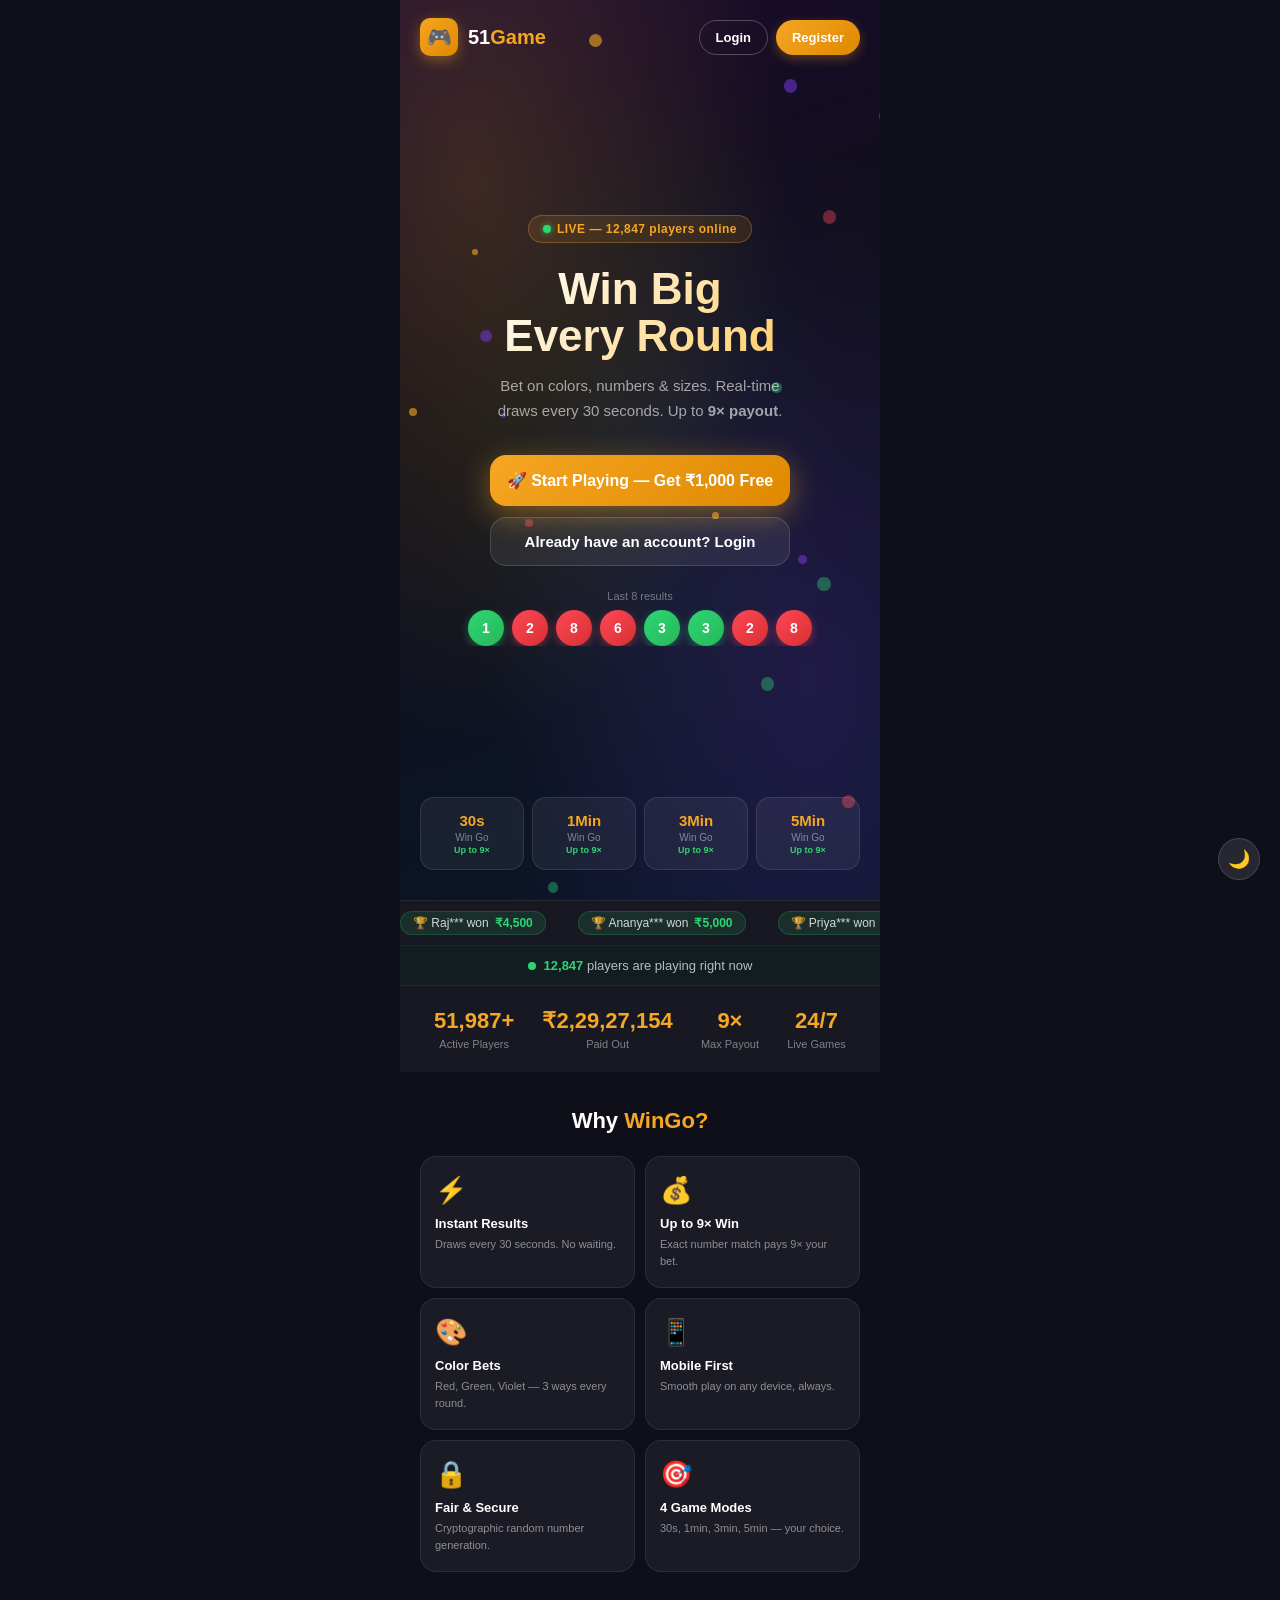
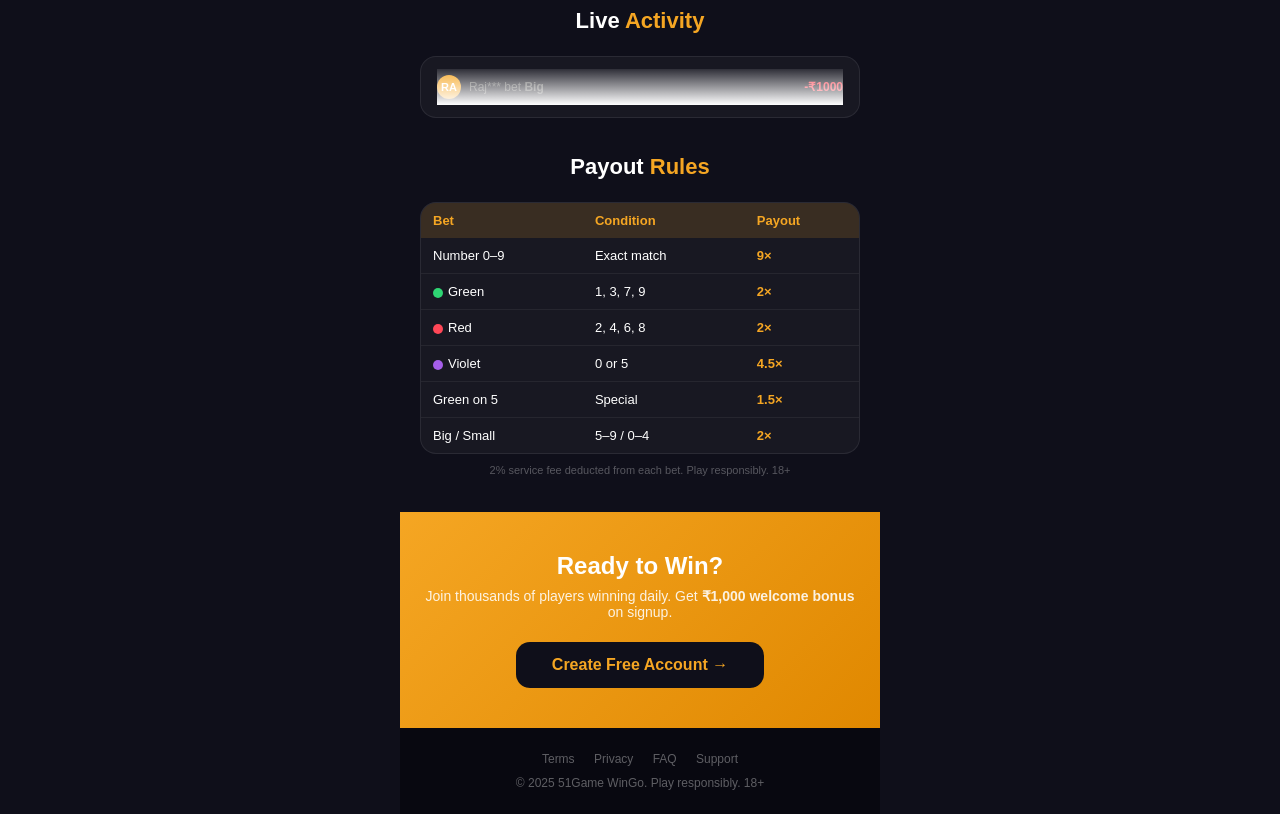
==== commit 07c1d66e: "Add numerous visual enhancements and user experience improvements across the website Introduces a co" ====
--- a/home.html
+++ b/home.html
@@ -3,8 +3,11 @@
 <head>
     <meta charset="UTF-8">
     <meta name="viewport" content="width=device-width, initial-scale=1.0, maximum-scale=1.0, user-scalable=no">
-    <title>51Game WinGo</title>
+    <title>51Game WinGo — Win Every 30 Seconds</title>
     <link rel="icon" href="https://ossimg.51game-game.com/51game/other/h5setting_20240530145344k6oc.ico">
+    <link rel="manifest" href="manifest.json">
+    <link rel="stylesheet" href="css/animations.css">
+    <meta name="theme-color" content="#f5a623">
     <style>
         * { box-sizing: border-box; margin: 0; padding: 0; }
         body {
@@ -19,24 +22,25 @@
         a { text-decoration: none; color: inherit; }
         button { cursor: pointer; border: none; outline: none; font-family: inherit; }
 
-        /* Hero */
+        /* ── Hero ── */
         .hero {
             min-height: 100vh;
             background: linear-gradient(160deg, #1a0a2e 0%, #0f0f1a 40%, #0a1628 100%);
             display: flex; flex-direction: column;
             position: relative; overflow: hidden;
         }
-        .hero::before {
-            content: '';
-            position: absolute; inset: 0;
-            background: radial-gradient(ellipse at 20% 20%, rgba(245,166,35,0.15) 0%, transparent 60%),
-                        radial-gradient(ellipse at 80% 80%, rgba(124,58,237,0.15) 0%, transparent 60%);
-        }
-
-        /* Nav */
+        .hero-bg-glow {
+            position: absolute; inset: 0; pointer-events: none;
+            background:
+                radial-gradient(ellipse at 15% 20%, rgba(245,166,35,0.18) 0%, transparent 55%),
+                radial-gradient(ellipse at 85% 75%, rgba(124,58,237,0.18) 0%, transparent 55%),
+                radial-gradient(ellipse at 50% 50%, rgba(46,213,115,0.06) 0%, transparent 60%);
+        }
+
+        /* ── Nav ── */
         .nav {
             display: flex; align-items: center; justify-content: space-between;
-            padding: 20px 24px;
+            padding: 18px 20px;
             position: relative; z-index: 10;
         }
         .nav-logo { display: flex; align-items: center; gap: 10px; }
@@ -45,161 +49,233 @@
             background: linear-gradient(135deg, #f5a623, #e08800);
             border-radius: 10px;
             display: flex; align-items: center; justify-content: center;
-            font-size: 18px;
-        }
-        .nav-logo span { font-size: 20px; font-weight: 800; color: #fff; }
+            font-size: 20px;
+            box-shadow: 0 4px 14px rgba(245,166,35,0.4);
+        }
+        .nav-logo span { font-size: 20px; font-weight: 800; }
         .nav-logo span em { color: #f5a623; font-style: normal; }
-        .nav-btns { display: flex; gap: 10px; }
+        .nav-btns { display: flex; gap: 8px; }
         .nav-btn {
-            padding: 9px 18px; border-radius: 20px;
-            font-size: 14px; font-weight: 600;
+            padding: 9px 16px; border-radius: 20px;
+            font-size: 13px; font-weight: 600;
+            transition: all 0.2s;
         }
         .nav-btn-login {
             background: transparent;
-            border: 1.5px solid rgba(255,255,255,0.3);
+            border: 1.5px solid rgba(255,255,255,0.25);
             color: #fff;
         }
+        .nav-btn-login:hover { border-color: rgba(255,255,255,0.5); }
         .nav-btn-register {
             background: linear-gradient(135deg, #f5a623, #e08800);
             color: #fff;
-        }
-
-        /* Hero content */
+            box-shadow: 0 4px 12px rgba(245,166,35,0.3);
+        }
+
+        /* ── Live badge ── */
+        .live-badge {
+            display: inline-flex; align-items: center; gap: 6px;
+            background: rgba(245,166,35,0.12);
+            border: 1px solid rgba(245,166,35,0.3);
+            color: #f5a623;
+            padding: 6px 14px; border-radius: 20px;
+            font-size: 12px; font-weight: 700; letter-spacing: 0.5px;
+            margin-bottom: 22px;
+        }
+        .live-dot {
+            width: 8px; height: 8px; border-radius: 50%;
+            background: #2ed573;
+            animation: pulse 1.5s ease-in-out infinite;
+            box-shadow: 0 0 6px rgba(46,213,115,0.8);
+        }
+
+        /* ── Hero content ── */
         .hero-content {
             flex: 1;
             display: flex; flex-direction: column;
             align-items: center; justify-content: center;
-            padding: 40px 24px;
+            padding: 20px 24px 30px;
             text-align: center;
             position: relative; z-index: 5;
         }
-        .hero-badge {
-            display: inline-flex; align-items: center; gap: 6px;
-            background: rgba(245,166,35,0.15);
-            border: 1px solid rgba(245,166,35,0.3);
-            color: #f5a623;
-            padding: 6px 14px; border-radius: 20px;
-            font-size: 12px; font-weight: 600; letter-spacing: 0.5px;
-            margin-bottom: 24px;
-        }
         .hero-title {
-            font-size: 42px; font-weight: 900;
-            line-height: 1.1;
-            margin-bottom: 16px;
-            background: linear-gradient(135deg, #fff 0%, #f5a623 100%);
+            font-size: 44px; font-weight: 900;
+            line-height: 1.08;
+            margin-bottom: 14px;
+            background: linear-gradient(135deg, #fff 0%, #ffd57e 50%, #f5a623 100%);
             -webkit-background-clip: text;
             -webkit-text-fill-color: transparent;
             background-clip: text;
+            background-size: 200% auto;
+            animation: gradientShift 4s ease infinite;
+        }
+        @keyframes gradientShift {
+            0%,100% { background-position: 0% 50%; }
+            50% { background-position: 100% 50%; }
         }
         .hero-subtitle {
-            font-size: 16px; color: rgba(255,255,255,0.65);
-            line-height: 1.6; max-width: 340px;
-            margin-bottom: 36px;
-        }
-        .hero-cta { display: flex; flex-direction: column; gap: 12px; width: 100%; max-width: 300px; }
+            font-size: 15px; color: rgba(255,255,255,0.6);
+            line-height: 1.65; max-width: 320px;
+            margin-bottom: 32px;
+        }
+        .hero-cta { display: flex; flex-direction: column; gap: 11px; width: 100%; max-width: 300px; }
         .cta-primary {
             padding: 16px;
             background: linear-gradient(135deg, #f5a623, #e08800);
             color: #fff; border-radius: 16px;
             font-size: 16px; font-weight: 700;
-            box-shadow: 0 8px 30px rgba(245,166,35,0.4);
-            display: block; text-align: center;
-        }
+            box-shadow: 0 8px 30px rgba(245,166,35,0.45);
+            transition: transform 0.15s, box-shadow 0.15s;
+        }
+        .cta-primary:active { transform: scale(0.97); box-shadow: 0 4px 16px rgba(245,166,35,0.3); }
         .cta-secondary {
             padding: 15px;
-            background: rgba(255,255,255,0.08);
-            border: 1.5px solid rgba(255,255,255,0.15);
+            background: rgba(255,255,255,0.07);
+            border: 1.5px solid rgba(255,255,255,0.14);
             color: #fff; border-radius: 16px;
-            font-size: 16px; font-weight: 600;
-            display: block; text-align: center;
-        }
-
-        /* Floating game modes preview */
+            font-size: 15px; font-weight: 600;
+            transition: background 0.2s;
+        }
+        .cta-secondary:active { background: rgba(255,255,255,0.12); }
+
+        /* ── Recent results ticker ── */
+        .results-ticker {
+            margin-top: 24px;
+            width: 100%;
+        }
+        .ticker-label { font-size: 11px; color: rgba(255,255,255,0.4); margin-bottom: 8px; text-align: center; }
+        .ticker-nums {
+            display: flex; gap: 8px; justify-content: center; flex-wrap: nowrap; overflow: hidden;
+        }
+        .ticker-num {
+            width: 36px; height: 36px; border-radius: 50%;
+            display: flex; align-items: center; justify-content: center;
+            font-size: 14px; font-weight: 800; color: #fff;
+            flex-shrink: 0;
+        }
+        .tn-green  { background: linear-gradient(135deg,#2ed573,#26b85b); box-shadow: 0 3px 10px rgba(46,213,115,0.4); }
+        .tn-red    { background: linear-gradient(135deg,#ff4757,#d63031); box-shadow: 0 3px 10px rgba(255,71,87,0.4); }
+        .tn-violet { background: linear-gradient(135deg,#a55eea,#7c3aed); box-shadow: 0 3px 10px rgba(165,94,234,0.4); }
+        .tn-mixed  { background: linear-gradient(135deg,#a55eea 0%,#ff4757 100%); }
+
+        /* ── Game modes ── */
         .modes-preview {
-            display: flex; gap: 10px;
-            justify-content: center; flex-wrap: wrap;
-            margin-top: 40px; position: relative; z-index: 5;
+            display: flex; gap: 8px;
+            justify-content: center;
+            margin-top: 0; padding: 0 20px 30px;
+            position: relative; z-index: 5;
         }
         .mode-chip {
-            background: rgba(255,255,255,0.07);
-            border: 1px solid rgba(255,255,255,0.12);
-            border-radius: 12px;
-            padding: 12px 16px;
+            flex: 1;
+            background: rgba(255,255,255,0.06);
+            border: 1px solid rgba(255,255,255,0.1);
+            border-radius: 14px;
+            padding: 14px 8px;
             text-align: center;
-        }
-        .mode-chip .time { font-size: 16px; font-weight: 800; color: #f5a623; }
-        .mode-chip .label { font-size: 10px; color: rgba(255,255,255,0.5); margin-top: 2px; }
-
-        /* Stats strip */
+            transition: all 0.2s;
+        }
+        .mode-chip:active { background: rgba(245,166,35,0.15); border-color: rgba(245,166,35,0.3); }
+        .mode-chip .time { font-size: 15px; font-weight: 800; color: #f5a623; }
+        .mode-chip .label { font-size: 10px; color: rgba(255,255,255,0.45); margin-top: 3px; }
+        .mode-chip .odds { font-size: 9px; color: #2ed573; margin-top: 2px; font-weight: 600; }
+
+        /* ── Marquee wins ── */
+        .wins-marquee {
+            background: rgba(255,255,255,0.04);
+            border-top: 1px solid rgba(255,255,255,0.06);
+            border-bottom: 1px solid rgba(255,255,255,0.06);
+            padding: 10px 0;
+            overflow: hidden;
+            position: relative; z-index: 5;
+        }
+        .wins-marquee-inner {
+            display: flex; gap: 32px;
+            white-space: nowrap;
+            animation: marquee 22s linear infinite;
+        }
+        .win-pill {
+            display: inline-flex; align-items: center; gap: 6px;
+            background: rgba(46,213,115,0.12);
+            border: 1px solid rgba(46,213,115,0.2);
+            border-radius: 20px;
+            padding: 4px 12px;
+            font-size: 12px; color: rgba(255,255,255,0.8); white-space: nowrap;
+        }
+        .win-pill .w-amt { color: #2ed573; font-weight: 700; }
+
+        /* ── Stats ── */
         .stats-strip {
             background: rgba(255,255,255,0.04);
-            border-top: 1px solid rgba(255,255,255,0.07);
-            border-bottom: 1px solid rgba(255,255,255,0.07);
-            padding: 20px 24px;
+            padding: 22px 20px;
             display: flex; justify-content: space-around;
         }
         .stat { text-align: center; }
-        .stat-val { font-size: 20px; font-weight: 800; color: #f5a623; }
-        .stat-lbl { font-size: 11px; color: rgba(255,255,255,0.5); margin-top: 3px; }
-
-        /* Features */
-        .section { padding: 40px 24px; }
-        .section-title { font-size: 22px; font-weight: 800; text-align: center; margin-bottom: 24px; }
+        .stat-val { font-size: 22px; font-weight: 800; color: #f5a623; }
+        .stat-lbl { font-size: 11px; color: rgba(255,255,255,0.45); margin-top: 4px; }
+
+        /* ── Live player count ── */
+        .live-players {
+            display: flex; align-items: center; justify-content: center; gap: 8px;
+            padding: 12px 20px;
+            background: rgba(46,213,115,0.07);
+            border-bottom: 1px solid rgba(46,213,115,0.12);
+        }
+        .lp-dot { width: 8px; height: 8px; border-radius: 50%; background: #2ed573; animation: pulse 1.2s ease infinite; }
+        .lp-text { font-size: 13px; color: rgba(255,255,255,0.7); }
+        .lp-count { color: #2ed573; font-weight: 700; }
+
+        /* ── Features ── */
+        .section { padding: 36px 20px; }
+        .section-title { font-size: 22px; font-weight: 800; text-align: center; margin-bottom: 22px; }
         .section-title span { color: #f5a623; }
-        .features-grid { display: grid; grid-template-columns: 1fr 1fr; gap: 12px; }
+        .features-grid { display: grid; grid-template-columns: 1fr 1fr; gap: 10px; }
         .feature-card {
             background: rgba(255,255,255,0.05);
             border: 1px solid rgba(255,255,255,0.08);
             border-radius: 16px;
             padding: 18px 14px;
-        }
-        .feature-icon { font-size: 28px; margin-bottom: 10px; }
+            transition: all 0.2s;
+        }
+        .feature-card:active { transform: scale(0.97); }
+        .feature-icon { font-size: 26px; margin-bottom: 10px; }
         .feature-title { font-size: 13px; font-weight: 700; margin-bottom: 5px; }
         .feature-desc { font-size: 11px; color: rgba(255,255,255,0.5); line-height: 1.5; }
 
-        /* Payout table */
+        /* ── Payout table ── */
         .payout-table { width: 100%; border-collapse: collapse; font-size: 13px; }
         .payout-table th {
-            background: rgba(245,166,35,0.15);
-            color: #f5a623; padding: 10px 12px;
-            text-align: left; font-weight: 600;
+            background: rgba(245,166,35,0.15); color: #f5a623;
+            padding: 10px 12px; text-align: left; font-weight: 600;
         }
         .payout-table td { padding: 10px 12px; border-bottom: 1px solid rgba(255,255,255,0.06); }
         .payout-table tr:last-child td { border-bottom: none; }
-        .color-dot {
-            width: 12px; height: 12px; border-radius: 50%; display: inline-block; margin-right: 6px; vertical-align: middle;
-        }
-
-        /* Bottom CTA */
+        .color-dot { width: 10px; height: 10px; border-radius: 50%; display: inline-block; margin-right: 5px; vertical-align: middle; }
+
+        /* ── Bottom CTA ── */
         .bottom-cta {
             background: linear-gradient(135deg, #f5a623 0%, #e08800 100%);
-            padding: 40px 24px;
-            text-align: center;
-        }
-        .bottom-cta h2 { font-size: 24px; font-weight: 800; margin-bottom: 10px; }
-        .bottom-cta p { font-size: 14px; opacity: 0.85; margin-bottom: 24px; }
+            padding: 40px 24px; text-align: center;
+        }
+        .bottom-cta h2 { font-size: 24px; font-weight: 800; margin-bottom: 8px; }
+        .bottom-cta p { font-size: 14px; opacity: 0.88; margin-bottom: 22px; }
         .bottom-cta .btn {
             display: inline-block;
-            background: #0f0f1a;
-            color: #f5a623;
+            background: #0f0f1a; color: #f5a623;
             padding: 14px 36px; border-radius: 14px;
             font-size: 16px; font-weight: 700;
-        }
-
-        /* Footer */
-        .footer {
-            background: #080810;
-            padding: 24px;
-            text-align: center;
-            color: rgba(255,255,255,0.4);
-            font-size: 12px;
-        }
-        .footer a { color: rgba(255,255,255,0.4); margin: 0 8px; }
-
-        /* Modal */
+            transition: transform 0.15s;
+        }
+        .bottom-cta .btn:active { transform: scale(0.96); }
+
+        /* ── Footer ── */
+        .footer { background: #080810; padding: 24px; text-align: center; color: rgba(255,255,255,0.35); font-size: 12px; }
+        .footer a { color: rgba(255,255,255,0.35); margin: 0 8px; }
+        .footer a:hover { color: #f5a623; }
+
+        /* ── Auth Modal ── */
         .modal-overlay {
             position: fixed; inset: 0;
-            background: rgba(0,0,0,0.7);
+            background: rgba(0,0,0,0.75);
             z-index: 500;
             display: flex; align-items: flex-end;
             opacity: 0; pointer-events: none;
@@ -211,58 +287,123 @@
             border: 1px solid rgba(255,255,255,0.1);
             border-radius: 24px 24px 0 0;
             width: 100%; max-width: 480px; margin: 0 auto;
-            padding: 28px 24px 48px;
+            padding: 24px 22px 48px;
             transform: translateY(100%);
             transition: transform 0.35s cubic-bezier(0.4,0,0.2,1);
+            max-height: 90vh; overflow-y: auto;
         }
         .modal-overlay.open .modal-sheet { transform: translateY(0); }
-        .modal-handle { width: 40px; height: 4px; background: rgba(255,255,255,0.2); border-radius: 2px; margin: 0 auto 24px; }
-        .modal-tabs { display: flex; border-radius: 12px; background: rgba(255,255,255,0.06); padding: 4px; margin-bottom: 24px; }
+        .modal-handle { width: 40px; height: 4px; background: rgba(255,255,255,0.2); border-radius: 2px; margin: 0 auto 22px; }
+        .modal-tabs {
+            display: flex; border-radius: 12px;
+            background: rgba(255,255,255,0.07); padding: 4px;
+            margin-bottom: 22px;
+        }
         .modal-tab {
-            flex: 1; padding: 10px; border-radius: 10px;
+            flex: 1; padding: 10px; border-radius: 9px;
             text-align: center; font-size: 14px; font-weight: 600;
-            color: rgba(255,255,255,0.4); transition: all 0.2s;
-        }
-        .modal-tab.active { background: rgba(245,166,35,0.9); color: #fff; }
-        .field-group { margin-bottom: 14px; }
+            color: rgba(255,255,255,0.4); transition: all 0.2s; cursor: pointer;
+        }
+        .modal-tab.active { background: linear-gradient(135deg,#f5a623,#e08800); color: #fff; }
+        .field-group { margin-bottom: 14px; position: relative; }
         .field-label { font-size: 12px; color: rgba(255,255,255,0.5); margin-bottom: 6px; }
         .field-input {
             width: 100%; padding: 13px 16px;
-            background: rgba(255,255,255,0.06);
+            background: rgba(255,255,255,0.07);
             border: 1.5px solid rgba(255,255,255,0.1);
             border-radius: 12px;
             color: #fff; font-size: 15px; font-family: inherit;
+            transition: border-color 0.2s;
         }
         .field-input:focus { border-color: #f5a623; outline: none; }
         .field-input::placeholder { color: rgba(255,255,255,0.3); }
+        .field-input.valid   { border-color: #2ed573; }
+        .field-input.invalid { border-color: #ff4757; }
+
+        /* Password toggle */
+        .pw-wrap { position: relative; }
+        .pw-wrap .field-input { padding-right: 44px; }
+        .pw-toggle {
+            position: absolute; right: 14px; top: 50%; transform: translateY(-50%);
+            background: none; border: none; color: rgba(255,255,255,0.4);
+            cursor: pointer; font-size: 16px; padding: 4px;
+        }
+
+        /* Validation hint */
+        .field-hint {
+            font-size: 11px; margin-top: 4px;
+            display: none;
+        }
+        .field-hint.ok  { color: #2ed573; display: block; }
+        .field-hint.err { color: #ff4757; display: block; }
+
         .submit-btn {
             width: 100%; padding: 15px;
             background: linear-gradient(135deg, #f5a623, #e08800);
             color: #fff; border-radius: 14px;
-            font-size: 16px; font-weight: 700;
-            margin-top: 6px;
-        }
+            font-size: 16px; font-weight: 700; margin-top: 6px;
+            transition: transform 0.15s, box-shadow 0.15s;
+            box-shadow: 0 6px 20px rgba(245,166,35,0.35);
+        }
+        .submit-btn:active { transform: scale(0.97); }
+        .submit-btn:disabled { opacity: 0.6; cursor: not-allowed; }
         .modal-footer { text-align: center; margin-top: 14px; font-size: 13px; color: rgba(255,255,255,0.4); }
         .modal-footer a { color: #f5a623; }
-        .modal-error { background: rgba(255,71,87,0.15); border: 1px solid rgba(255,71,87,0.3); color: #ff4757; padding: 10px 14px; border-radius: 10px; font-size: 13px; margin-bottom: 14px; display: none; }
-
-        /* Toast */
+        .modal-error {
+            background: rgba(255,71,87,0.15);
+            border: 1px solid rgba(255,71,87,0.3);
+            color: #ff4757;
+            padding: 10px 14px; border-radius: 10px;
+            font-size: 13px; margin-bottom: 14px; display: none;
+        }
+        .bonus-banner {
+            background: rgba(46,213,115,0.12);
+            border: 1px solid rgba(46,213,115,0.25);
+            border-radius: 10px; padding: 10px 14px;
+            display: flex; align-items: center; gap: 8px;
+            font-size: 13px; color: rgba(255,255,255,0.8);
+            margin-bottom: 16px;
+        }
+        .bonus-banner strong { color: #2ed573; }
+
+        /* ── Toast ── */
         .toast {
             position: fixed; top: 20px; left: 50%; transform: translateX(-50%);
-            background: rgba(0,0,0,0.85); color: #fff;
-            padding: 10px 24px; border-radius: 30px;
+            background: rgba(15,15,26,0.92); color: #fff;
+            padding: 10px 22px; border-radius: 30px;
             font-size: 14px; z-index: 9999;
             opacity: 0; pointer-events: none;
             transition: opacity 0.3s; white-space: nowrap;
+            border: 1px solid rgba(255,255,255,0.1);
+            box-shadow: 0 4px 20px rgba(0,0,0,0.3);
         }
         .toast.show { opacity: 1; }
+
+        /* ── Dark mode toggle ── */
+        .dark-toggle {
+            position: fixed; bottom: 20px; right: 20px; z-index: 300;
+            width: 42px; height: 42px; border-radius: 50%;
+            background: rgba(255,255,255,0.1);
+            border: 1px solid rgba(255,255,255,0.15);
+            color: #fff; font-size: 18px;
+            display: flex; align-items: center; justify-content: center;
+            cursor: pointer; transition: all 0.2s;
+            backdrop-filter: blur(10px);
+        }
+        .dark-toggle:hover { background: rgba(255,255,255,0.2); }
     </style>
 </head>
 <body>
 
+<!-- Confetti container (injected by JS) -->
+<div id="confetti-container"></div>
+<div id="balance-delta"></div>
+
 <!-- Hero -->
 <div class="hero">
-    <nav class="nav">
+    <div class="hero-bg-glow" id="particlesBg"></div>
+
+    <nav class="nav anim-fade-in">
         <div class="nav-logo">
             <div class="nav-logo-icon">🎮</div>
             <span>51<em>Game</em></span>
@@ -274,73 +415,129 @@
     </nav>
 
     <div class="hero-content">
-        <div class="hero-badge">🔴 Live Games Running Now</div>
-        <h1 class="hero-title">Win Big<br>Every Round</h1>
-        <p class="hero-subtitle">Bet on colors, numbers & sizes. Real-time draws every 30 seconds. Up to 9× payout.</p>
-        <div class="hero-cta">
-            <button class="cta-primary" id="openRegisterMain">🚀 Start Playing Free</button>
-            <button class="cta-secondary" id="openLoginMain">Already have an account?</button>
-        </div>
-    </div>
-
-    <div class="modes-preview">
-        <div class="mode-chip"><div class="time">30s</div><div class="label">Win Go</div></div>
-        <div class="mode-chip"><div class="time">1Min</div><div class="label">Win Go</div></div>
-        <div class="mode-chip"><div class="time">3Min</div><div class="label">Win Go</div></div>
-        <div class="mode-chip"><div class="time">5Min</div><div class="label">Win Go</div></div>
-    </div>
-    <div style="height:40px"></div>
+        <div class="live-badge anim-fade-up delay-1">
+            <span class="live-dot"></span>
+            <span id="livePlayerBadge">LIVE — 12,847 players online</span>
+        </div>
+        <h1 class="hero-title anim-fade-up delay-2">Win Big<br>Every Round</h1>
+        <p class="hero-subtitle anim-fade-up delay-3">Bet on colors, numbers & sizes. Real-time draws every 30 seconds. Up to <strong>9× payout</strong>.</p>
+        <div class="hero-cta anim-fade-up delay-4">
+            <button class="cta-primary" id="openRegisterMain">🚀 Start Playing — Get ₹1,000 Free</button>
+            <button class="cta-secondary" id="openLoginMain">Already have an account? Login</button>
+        </div>
+
+        <!-- Recent results ticker -->
+        <div class="results-ticker anim-fade-up delay-5">
+            <div class="ticker-label">Last 8 results</div>
+            <div class="ticker-nums" id="tickerNums"></div>
+        </div>
+    </div>
+
+    <!-- Game modes -->
+    <div class="modes-preview anim-fade-up delay-6">
+        <div class="mode-chip">
+            <div class="time">30s</div>
+            <div class="label">Win Go</div>
+            <div class="odds">Up to 9×</div>
+        </div>
+        <div class="mode-chip">
+            <div class="time">1Min</div>
+            <div class="label">Win Go</div>
+            <div class="odds">Up to 9×</div>
+        </div>
+        <div class="mode-chip">
+            <div class="time">3Min</div>
+            <div class="label">Win Go</div>
+            <div class="odds">Up to 9×</div>
+        </div>
+        <div class="mode-chip">
+            <div class="time">5Min</div>
+            <div class="label">Win Go</div>
+            <div class="odds">Up to 9×</div>
+        </div>
+    </div>
+</div>
+
+<!-- Marquee recent big wins -->
+<div class="wins-marquee">
+    <div class="wins-marquee-inner" id="marqueeInner"></div>
+</div>
+
+<!-- Live player count -->
+<div class="live-players">
+    <span class="lp-dot"></span>
+    <span class="lp-text"><span class="lp-count" id="liveCount">12,847</span> players are playing right now</span>
 </div>
 
 <!-- Stats -->
 <div class="stats-strip">
-    <div class="stat"><div class="stat-val">50K+</div><div class="stat-lbl">Active Players</div></div>
-    <div class="stat"><div class="stat-val">₹2Cr+</div><div class="stat-lbl">Paid Out</div></div>
-    <div class="stat"><div class="stat-val">9×</div><div class="stat-lbl">Max Payout</div></div>
-    <div class="stat"><div class="stat-val">24/7</div><div class="stat-lbl">Live Games</div></div>
+    <div class="stat reveal">
+        <div class="stat-val" id="statPlayers">0</div>
+        <div class="stat-lbl">Active Players</div>
+    </div>
+    <div class="stat reveal delay-1">
+        <div class="stat-val" id="statPaid">₹0</div>
+        <div class="stat-lbl">Paid Out</div>
+    </div>
+    <div class="stat reveal delay-2">
+        <div class="stat-val">9×</div>
+        <div class="stat-lbl">Max Payout</div>
+    </div>
+    <div class="stat reveal delay-3">
+        <div class="stat-val">24/7</div>
+        <div class="stat-lbl">Live Games</div>
+    </div>
 </div>
 
 <!-- Features -->
 <div class="section">
-    <h2 class="section-title">Why <span>WinGo?</span></h2>
+    <h2 class="section-title reveal">Why <span>WinGo?</span></h2>
     <div class="features-grid">
-        <div class="feature-card">
+        <div class="feature-card reveal delay-1">
             <div class="feature-icon">⚡</div>
             <div class="feature-title">Instant Results</div>
-            <div class="feature-desc">Draws every 30 seconds. No waiting around.</div>
-        </div>
-        <div class="feature-card">
+            <div class="feature-desc">Draws every 30 seconds. No waiting.</div>
+        </div>
+        <div class="feature-card reveal delay-2">
             <div class="feature-icon">💰</div>
             <div class="feature-title">Up to 9× Win</div>
-            <div class="feature-desc">Exact number match pays out 9× your bet.</div>
-        </div>
-        <div class="feature-card">
+            <div class="feature-desc">Exact number match pays 9× your bet.</div>
+        </div>
+        <div class="feature-card reveal delay-3">
             <div class="feature-icon">🎨</div>
             <div class="feature-title">Color Bets</div>
-            <div class="feature-desc">Red, Green, Violet — 3 ways to win every round.</div>
-        </div>
-        <div class="feature-card">
+            <div class="feature-desc">Red, Green, Violet — 3 ways every round.</div>
+        </div>
+        <div class="feature-card reveal delay-4">
             <div class="feature-icon">📱</div>
             <div class="feature-title">Mobile First</div>
-            <div class="feature-desc">Designed for smooth play on any device.</div>
-        </div>
-        <div class="feature-card">
+            <div class="feature-desc">Smooth play on any device, always.</div>
+        </div>
+        <div class="feature-card reveal delay-5">
             <div class="feature-icon">🔒</div>
-            <div class="feature-title">Secure</div>
-            <div class="feature-desc">Fair, transparent random number generation.</div>
-        </div>
-        <div class="feature-card">
-            <div class="feature-icon">🎮</div>
+            <div class="feature-title">Fair & Secure</div>
+            <div class="feature-desc">Cryptographic random number generation.</div>
+        </div>
+        <div class="feature-card reveal delay-6">
+            <div class="feature-icon">🎯</div>
             <div class="feature-title">4 Game Modes</div>
-            <div class="feature-desc">30s, 1min, 3min, 5min to fit your style.</div>
-        </div>
-    </div>
-</div>
-
-<!-- Payouts -->
+            <div class="feature-desc">30s, 1min, 3min, 5min — your choice.</div>
+        </div>
+    </div>
+</div>
+
+<!-- Live activity feed -->
 <div class="section" style="padding-top:0">
-    <h2 class="section-title">Payout <span>Rules</span></h2>
-    <div style="background:rgba(255,255,255,0.04);border:1px solid rgba(255,255,255,0.08);border-radius:16px;overflow:hidden">
+    <h2 class="section-title reveal">Live <span>Activity</span></h2>
+    <div style="background:rgba(255,255,255,0.04);border:1px solid rgba(255,255,255,0.08);border-radius:16px;padding:12px 16px">
+        <div class="live-feed" id="liveFeedHome"></div>
+    </div>
+</div>
+
+<!-- Payout Rules -->
+<div class="section" style="padding-top:0">
+    <h2 class="section-title reveal">Payout <span>Rules</span></h2>
+    <div style="background:rgba(255,255,255,0.04);border:1px solid rgba(255,255,255,0.08);border-radius:16px;overflow:hidden" class="reveal">
         <table class="payout-table">
             <thead><tr><th>Bet</th><th>Condition</th><th>Payout</th></tr></thead>
             <tbody>
@@ -348,18 +545,19 @@
                 <tr><td><span class="color-dot" style="background:#2ed573"></span>Green</td><td>1, 3, 7, 9</td><td><strong style="color:#f5a623">2×</strong></td></tr>
                 <tr><td><span class="color-dot" style="background:#ff4757"></span>Red</td><td>2, 4, 6, 8</td><td><strong style="color:#f5a623">2×</strong></td></tr>
                 <tr><td><span class="color-dot" style="background:#a55eea"></span>Violet</td><td>0 or 5</td><td><strong style="color:#f5a623">4.5×</strong></td></tr>
+                <tr><td>Green on 5</td><td>Special</td><td><strong style="color:#f5a623">1.5×</strong></td></tr>
                 <tr><td>Big / Small</td><td>5–9 / 0–4</td><td><strong style="color:#f5a623">2×</strong></td></tr>
             </tbody>
         </table>
     </div>
-    <p style="font-size:11px;color:rgba(255,255,255,0.35);margin-top:10px;text-align:center">2% service fee deducted from each bet. Play responsibly.</p>
+    <p style="font-size:11px;color:rgba(255,255,255,0.3);margin-top:10px;text-align:center">2% service fee deducted from each bet. Play responsibly. 18+</p>
 </div>
 
 <!-- Bottom CTA -->
-<div class="bottom-cta">
+<div class="bottom-cta reveal">
     <h2>Ready to Win?</h2>
-    <p>Join thousands of players winning daily. Get ₹1,000 welcome bonus on signup.</p>
-    <button class="btn" id="openRegisterBottom">Create Free Account</button>
+    <p>Join thousands of players winning daily. Get <strong>₹1,000 welcome bonus</strong> on signup.</p>
+    <button class="btn" id="openRegisterBottom">Create Free Account →</button>
 </div>
 
 <!-- Footer -->
@@ -370,7 +568,7 @@
         <a href="#">FAQ</a>
         <a href="#">Support</a>
     </p>
-    <p>© 2024 51Game WinGo. Play responsibly. 18+</p>
+    <p>© 2025 51Game WinGo. Play responsibly. 18+</p>
 </div>
 
 <!-- Auth Modal -->
@@ -387,11 +585,14 @@
             <div class="modal-error" id="loginError"></div>
             <div class="field-group">
                 <div class="field-label">Phone / Username</div>
-                <input class="field-input" type="text" id="loginPhone" placeholder="Enter your phone or username">
+                <input class="field-input" type="text" id="loginPhone" placeholder="Enter phone or username" autocomplete="username">
             </div>
             <div class="field-group">
                 <div class="field-label">Password</div>
-                <input class="field-input" type="password" id="loginPassword" placeholder="Enter your password">
+                <div class="pw-wrap">
+                    <input class="field-input" type="password" id="loginPassword" placeholder="Enter password" autocomplete="current-password">
+                    <button class="pw-toggle" onclick="togglePw('loginPassword', this)" type="button">👁</button>
+                </div>
             </div>
             <button class="submit-btn" onclick="doLogin()">Login</button>
             <div class="modal-footer">Don't have an account? <a href="#" onclick="switchTab('register')">Register</a></div>
@@ -399,24 +600,35 @@
 
         <!-- Register Form -->
         <div id="registerForm" style="display:none">
+            <div class="bonus-banner">🎁 <span>Create an account and get <strong>₹1,000 bonus</strong> instantly!</span></div>
             <div class="modal-error" id="registerError"></div>
             <div class="field-group">
                 <div class="field-label">Username</div>
-                <input class="field-input" type="text" id="regUsername" placeholder="Choose a username">
+                <input class="field-input" type="text" id="regUsername" placeholder="Choose a username" oninput="validateField(this, v => v.length >= 3, 'Min 3 characters', 'Looks good!')">
+                <div class="field-hint" id="hintUsername"></div>
             </div>
             <div class="field-group">
                 <div class="field-label">Phone Number</div>
-                <input class="field-input" type="tel" id="regPhone" placeholder="Enter your phone number">
+                <input class="field-input" type="tel" id="regPhone" placeholder="10-digit phone number" oninput="validateField(this, v => /^\d{10}$/.test(v), 'Enter 10-digit number', '✓ Valid')">
+                <div class="field-hint" id="hintPhone"></div>
             </div>
             <div class="field-group">
                 <div class="field-label">Password</div>
-                <input class="field-input" type="password" id="regPassword" placeholder="Create a password (min 6 chars)">
+                <div class="pw-wrap">
+                    <input class="field-input" type="password" id="regPassword" placeholder="Min 6 characters" oninput="validateField(this, v => v.length >= 6, 'Min 6 characters', '✓ Strong')" autocomplete="new-password">
+                    <button class="pw-toggle" onclick="togglePw('regPassword', this)" type="button">👁</button>
+                </div>
+                <div class="field-hint" id="hintPassword"></div>
             </div>
             <div class="field-group">
                 <div class="field-label">Confirm Password</div>
-                <input class="field-input" type="password" id="regConfirm" placeholder="Repeat your password">
+                <div class="pw-wrap">
+                    <input class="field-input" type="password" id="regConfirm" placeholder="Repeat password" oninput="validateConfirm(this)" autocomplete="new-password">
+                    <button class="pw-toggle" onclick="togglePw('regConfirm', this)" type="button">👁</button>
+                </div>
+                <div class="field-hint" id="hintConfirm"></div>
             </div>
-            <button class="submit-btn" onclick="doRegister()">Create Account & Get ₹1,000 Bonus</button>
+            <button class="submit-btn" id="registerBtn" onclick="doRegister()">🎁 Create Account &amp; Claim ₹1,000</button>
             <div class="modal-footer">Already have an account? <a href="#" onclick="switchTab('login')">Login</a></div>
         </div>
     </div>
@@ -424,14 +636,74 @@
 
 <div class="toast" id="toast"></div>
 
+<!-- Dark mode toggle -->
+<button class="dark-toggle" id="darkToggle" title="Toggle dark mode">🌙</button>
+
 <script type="module">
-import { isLoggedIn, login, register, getUser } from './js/user.js';
-
-// If already logged in, go to game
-if (isLoggedIn()) {
-    window.location.href = 'index.html';
+import { isLoggedIn, login, register } from './js/user.js';
+import { initAll, initParticles, startLiveFeed, generateFeedItem, countUp, confetti, initReveal } from './js/enhancements.js';
+
+// ── Redirect if already logged in ─────────
+if (isLoggedIn()) { window.location.href = 'index.html'; }
+
+// ── Init global enhancements ───────────────
+initAll();
+
+// ── Particles in hero bg ───────────────────
+initParticles(document.getElementById('particlesBg'));
+
+// ── Scroll reveal ─────────────────────────
+initReveal();
+
+// ── Animate stats ─────────────────────────
+window.addEventListener('load', () => {
+    countUp(document.getElementById('statPlayers'), 52480, 1800, '', '+');
+    countUp(document.getElementById('statPaid'), 23500000, 2000, '₹', '');
+});
+
+// ── Live player counter fluctuation ──────
+let liveN = 12847;
+setInterval(() => {
+    liveN += Math.floor(Math.random() * 30) - 10;
+    if (liveN < 10000) liveN = 10000;
+    if (liveN > 20000) liveN = 15000;
+    const fmt = liveN.toLocaleString('en-IN');
+    document.getElementById('liveCount').textContent = fmt;
+    document.getElementById('livePlayerBadge').textContent = `LIVE — ${fmt} players online`;
+}, 3500);
+
+// ── Results ticker ────────────────────────
+const COLORS = {
+    0: 'tn-mixed', 1: 'tn-green', 2: 'tn-red', 3: 'tn-green',
+    4: 'tn-red', 5: 'tn-violet', 6: 'tn-red', 7: 'tn-green',
+    8: 'tn-red', 9: 'tn-green'
+};
+function randomResult() { const a = new Uint32Array(1); crypto.getRandomValues(a); return a[0] % 10; }
+const tickerNums = document.getElementById('tickerNums');
+let ticker = Array.from({length: 8}, randomResult);
+function renderTicker() {
+    tickerNums.innerHTML = ticker.map(n =>
+        `<div class="ticker-num ${COLORS[n]} anim-scale-in">${n}</div>`
+    ).join('');
 }
-
+renderTicker();
+setInterval(() => { ticker.shift(); ticker.push(randomResult()); renderTicker(); }, 5000);
+
+// ── Marquee wins ──────────────────────────
+const NAMES = ['Raj***','Priya***','Amit***','Pooja***','Suresh***','Neha***','Vikram***','Ananya***'];
+const marqueeInner = document.getElementById('marqueeInner');
+const wins = Array.from({length: 8}, () => {
+    const name = NAMES[Math.floor(Math.random() * NAMES.length)];
+    const amt  = [500,1000,2000,5000,9000,450,900,4500][Math.floor(Math.random() * 8)];
+    return `<span class="win-pill">🏆 ${name} won <span class="w-amt">₹${amt.toLocaleString('en-IN')}</span></span>`;
+});
+// Duplicate for seamless loop
+marqueeInner.innerHTML = wins.join('') + wins.join('');
+
+// ── Live activity feed ────────────────────
+startLiveFeed(document.getElementById('liveFeedHome'));
+
+// ── Modal logic ───────────────────────────
 window.switchTab = function(tab) {
     const isLogin = tab === 'login';
     document.getElementById('tabLogin').classList.toggle('active', isLogin);
@@ -444,67 +716,95 @@
     switchTab(tab);
     document.getElementById('authModal').classList.add('open');
 }
-
 function closeModal() {
     document.getElementById('authModal').classList.remove('open');
 }
 
-document.getElementById('authModal').addEventListener('click', function(e) {
-    if (e.target === this) closeModal();
-});
-
+document.getElementById('authModal').addEventListener('click', e => { if (e.target === document.getElementById('authModal')) closeModal(); });
 document.getElementById('openLogin').onclick = () => openModal('login');
 document.getElementById('openRegister').onclick = () => openModal('register');
 document.getElementById('openRegisterMain').onclick = () => openModal('register');
 document.getElementById('openLoginMain').onclick = () => openModal('login');
 document.getElementById('openRegisterBottom').onclick = () => openModal('register');
 
+// ── Toast ──────────────────────────────────
 function showToast(msg) {
     const t = document.getElementById('toast');
     t.textContent = msg; t.classList.add('show');
-    setTimeout(() => t.classList.remove('show'), 2500);
+    setTimeout(() => t.classList.remove('show'), 2800);
 }
 
+// ── Password visibility toggle ────────────
+window.togglePw = function(id, btn) {
+    const inp = document.getElementById(id);
+    inp.type = inp.type === 'password' ? 'text' : 'password';
+    btn.textContent = inp.type === 'password' ? '👁' : '🙈';
+};
+
+// ── Real-time validation ──────────────────
+window.validateField = function(inp, test, errMsg, okMsg) {
+    const hintId = 'hint' + inp.id.charAt(0).toUpperCase() + inp.id.slice(1).replace('reg','').replace('R','r');
+    const hint = document.getElementById('hint' + inp.id.replace('reg','').charAt(0).toUpperCase() + inp.id.replace('reg','').slice(1));
+    if (!inp.value) { inp.classList.remove('valid','invalid'); if (hint) hint.className = 'field-hint'; return; }
+    const ok = test(inp.value);
+    inp.classList.toggle('valid', ok);
+    inp.classList.toggle('invalid', !ok);
+    if (hint) { hint.textContent = ok ? okMsg : errMsg; hint.className = 'field-hint ' + (ok ? 'ok' : 'err'); }
+};
+
+window.validateConfirm = function(inp) {
+    const pw = document.getElementById('regPassword').value;
+    const hint = document.getElementById('hintConfirm');
+    const ok = inp.value === pw && pw.length > 0;
+    inp.classList.toggle('valid', ok);
+    inp.classList.toggle('invalid', !ok && inp.value.length > 0);
+    if (hint) { hint.textContent = ok ? '✓ Passwords match' : 'Passwords do not match'; hint.className = 'field-hint ' + (ok ? 'ok' : (inp.value.length > 0 ? 'err' : '')); }
+};
+
+// ── Login ─────────────────────────────────
 window.doLogin = function() {
     const phone = document.getElementById('loginPhone').value.trim();
-    const pass = document.getElementById('loginPassword').value;
-    const err = document.getElementById('loginError');
+    const pass  = document.getElementById('loginPassword').value;
+    const err   = document.getElementById('loginError');
     err.style.display = 'none';
-
     if (!phone || !pass) { err.textContent = 'Please fill in all fields.'; err.style.display = ''; return; }
-
-    // Check stored users
     const users = JSON.parse(localStorage.getItem('wingo_users') || '[]');
     const found = users.find(u => (u.username === phone || u.phone === phone) && u.password === pass);
     if (!found) { err.textContent = 'Incorrect phone/username or password.'; err.style.display = ''; return; }
-
     login(found);
-    showToast('Welcome back, ' + found.username + '!');
+    showToast('👋 Welcome back, ' + found.username + '!');
     setTimeout(() => { window.location.href = 'index.html'; }, 800);
 };
 
+// ── Register ──────────────────────────────
 window.doRegister = function() {
     const username = document.getElementById('regUsername').value.trim();
-    const phone = document.getElementById('regPhone').value.trim();
-    const pass = document.getElementById('regPassword').value;
-    const confirm = document.getElementById('regConfirm').value;
-    const err = document.getElementById('registerError');
+    const phone    = document.getElementById('regPhone').value.trim();
+    const pass     = document.getElementById('regPassword').value;
+    const confirm  = document.getElementById('regConfirm').value;
+    const err      = document.getElementById('registerError');
     err.style.display = 'none';
-
     if (!username || !phone || !pass) { err.textContent = 'Please fill in all fields.'; err.style.display = ''; return; }
-    if (pass.length < 6) { err.textContent = 'Password must be at least 6 characters.'; err.style.display = ''; return; }
-    if (pass !== confirm) { err.textContent = 'Passwords do not match.'; err.style.display = ''; return; }
-
+    if (username.length < 3)  { err.textContent = 'Username must be at least 3 characters.'; err.style.display = ''; return; }
+    if (!/^\d{10}$/.test(phone)) { err.textContent = 'Enter a valid 10-digit phone number.'; err.style.display = ''; return; }
+    if (pass.length < 6)   { err.textContent = 'Password must be at least 6 characters.'; err.style.display = ''; return; }
+    if (pass !== confirm)  { err.textContent = 'Passwords do not match.'; err.style.display = ''; return; }
     const users = JSON.parse(localStorage.getItem('wingo_users') || '[]');
     if (users.find(u => u.username === username)) { err.textContent = 'Username already taken.'; err.style.display = ''; return; }
     if (users.find(u => u.phone === phone)) { err.textContent = 'Phone number already registered.'; err.style.display = ''; return; }
-
     const user = register({ username, phone });
     users.push({ username, phone, password: pass, uid: user.uid, createdAt: user.createdAt });
     localStorage.setItem('wingo_users', JSON.stringify(users));
-
+    confetti(70);
     showToast('🎉 Account created! ₹1,000 bonus added!');
-    setTimeout(() => { window.location.href = 'index.html'; }, 900);
+    setTimeout(() => { window.location.href = 'index.html'; }, 1200);
+};
+
+// ── Dark mode toggle ─────────────────────
+import { toggleDarkMode } from './js/enhancements.js';
+document.getElementById('darkToggle').onclick = () => {
+    const isDark = toggleDarkMode();
+    document.getElementById('darkToggle').textContent = isDark ? '☀️' : '🌙';
 };
 </script>
 </body>
--- a/css/animations.css
+++ b/css/animations.css
@@ -0,0 +1,321 @@
+/* ══════════════════════════════════════════
+   GLOBAL ANIMATION LIBRARY — 51Game WinGo
+   ══════════════════════════════════════════ */
+
+/* ── Entrance animations ── */
+@keyframes fadeInUp {
+    from { opacity: 0; transform: translateY(24px); }
+    to   { opacity: 1; transform: translateY(0); }
+}
+@keyframes fadeInDown {
+    from { opacity: 0; transform: translateY(-16px); }
+    to   { opacity: 1; transform: translateY(0); }
+}
+@keyframes fadeIn {
+    from { opacity: 0; }
+    to   { opacity: 1; }
+}
+@keyframes scaleIn {
+    from { opacity: 0; transform: scale(0.85); }
+    to   { opacity: 1; transform: scale(1); }
+}
+@keyframes slideInRight {
+    from { opacity: 0; transform: translateX(30px); }
+    to   { opacity: 1; transform: translateX(0); }
+}
+@keyframes slideInLeft {
+    from { opacity: 0; transform: translateX(-30px); }
+    to   { opacity: 1; transform: translateX(0); }
+}
+
+/* ── Pulse / glow ── */
+@keyframes pulse {
+    0%, 100% { opacity: 1; }
+    50% { opacity: 0.6; }
+}
+@keyframes pulseBig {
+    0%, 100% { transform: scale(1); }
+    50% { transform: scale(1.06); }
+}
+@keyframes glow {
+    0%, 100% { box-shadow: 0 0 8px rgba(245,166,35,0.5); }
+    50% { box-shadow: 0 0 22px rgba(245,166,35,0.9), 0 0 40px rgba(245,166,35,0.3); }
+}
+@keyframes glowGreen {
+    0%, 100% { box-shadow: 0 0 8px rgba(46,213,115,0.5); }
+    50% { box-shadow: 0 0 22px rgba(46,213,115,0.9); }
+}
+
+/* ── Floating particles ── */
+@keyframes float {
+    0%, 100% { transform: translateY(0) rotate(0deg); opacity: 0.7; }
+    33% { transform: translateY(-20px) rotate(120deg); opacity: 1; }
+    66% { transform: translateY(-10px) rotate(240deg); opacity: 0.8; }
+}
+@keyframes floatSlow {
+    0%, 100% { transform: translateY(0) translateX(0); }
+    25% { transform: translateY(-30px) translateX(10px); }
+    75% { transform: translateY(-15px) translateX(-10px); }
+}
+
+/* ── Confetti pieces ── */
+@keyframes confettiFall {
+    0%   { transform: translateY(-20px) rotate(0deg); opacity: 1; }
+    100% { transform: translateY(100vh) rotate(720deg); opacity: 0; }
+}
+@keyframes confettiWiggle {
+    0%, 100% { transform: translateX(0); }
+    25% { transform: translateX(-8px); }
+    75% { transform: translateX(8px); }
+}
+
+/* ── Balance delta (win/loss flash) ── */
+@keyframes deltaWin {
+    0%   { opacity: 0; transform: translateY(0) scale(0.8); }
+    20%  { opacity: 1; transform: translateY(-10px) scale(1.1); }
+    80%  { opacity: 1; transform: translateY(-30px) scale(1); }
+    100% { opacity: 0; transform: translateY(-50px) scale(0.9); }
+}
+@keyframes deltaLoss {
+    0%   { opacity: 0; transform: translateY(0) scale(0.8); }
+    20%  { opacity: 1; transform: translateY(-5px) scale(1.1); }
+    80%  { opacity: 1; transform: translateY(-20px) scale(1); }
+    100% { opacity: 0; transform: translateY(-40px) scale(0.9); }
+}
+
+/* ── Number ticker ── */
+@keyframes countUp {
+    from { transform: translateY(8px); opacity: 0; }
+    to   { transform: translateY(0); opacity: 1; }
+}
+
+/* ── Ripple ── */
+@keyframes ripple {
+    0%   { transform: scale(0); opacity: 0.5; }
+    100% { transform: scale(4); opacity: 0; }
+}
+
+/* ── Streak flame ── */
+@keyframes flicker {
+    0%, 100% { transform: scaleY(1) rotate(-1deg); }
+    33%  { transform: scaleY(1.08) rotate(1deg); }
+    66%  { transform: scaleY(0.95) rotate(-2deg); }
+}
+
+/* ── Marquee scroll ── */
+@keyframes marquee {
+    from { transform: translateX(0); }
+    to   { transform: translateX(-50%); }
+}
+
+/* ── Shimmer skeleton loader ── */
+@keyframes shimmer {
+    0%   { background-position: -200% 0; }
+    100% { background-position: 200% 0; }
+}
+.skeleton {
+    background: linear-gradient(90deg, #f0f0f0 25%, #e0e0e0 50%, #f0f0f0 75%);
+    background-size: 200% 100%;
+    animation: shimmer 1.4s infinite;
+    border-radius: 8px;
+}
+
+/* ── Utility animation classes ── */
+.anim-fade-up    { animation: fadeInUp 0.5s ease both; }
+.anim-fade-in    { animation: fadeIn 0.4s ease both; }
+.anim-scale-in   { animation: scaleIn 0.35s cubic-bezier(0.34,1.56,0.64,1) both; }
+.anim-slide-right{ animation: slideInRight 0.45s ease both; }
+.anim-pulse      { animation: pulse 2s ease-in-out infinite; }
+.anim-glow       { animation: glow 2s ease-in-out infinite; }
+.anim-float      { animation: floatSlow 4s ease-in-out infinite; }
+
+.delay-1 { animation-delay: 0.1s; }
+.delay-2 { animation-delay: 0.2s; }
+.delay-3 { animation-delay: 0.3s; }
+.delay-4 { animation-delay: 0.4s; }
+.delay-5 { animation-delay: 0.5s; }
+.delay-6 { animation-delay: 0.6s; }
+.delay-7 { animation-delay: 0.7s; }
+.delay-8 { animation-delay: 0.8s; }
+
+/* ── Ripple button wrapper ── */
+.ripple-btn { position: relative; overflow: hidden; }
+.ripple-btn .ripple-circle {
+    position: absolute; border-radius: 50%;
+    background: rgba(255,255,255,0.35);
+    transform: scale(0); animation: ripple 0.6s linear;
+    pointer-events: none;
+}
+
+/* ── Confetti container ── */
+#confetti-container {
+    position: fixed; inset: 0;
+    pointer-events: none; z-index: 9999;
+    overflow: hidden;
+}
+.confetti-piece {
+    position: absolute;
+    width: 10px; height: 10px;
+    border-radius: 2px;
+    animation: confettiFall 2.5s ease-in forwards, confettiWiggle 0.5s ease-in-out infinite alternate;
+}
+
+/* ── Balance delta overlay ── */
+#balance-delta {
+    position: fixed;
+    top: 30%;
+    left: 50%;
+    transform: translateX(-50%);
+    font-size: 28px;
+    font-weight: 900;
+    letter-spacing: -0.5px;
+    pointer-events: none;
+    z-index: 9998;
+    display: none;
+    text-shadow: 0 2px 8px rgba(0,0,0,0.3);
+}
+#balance-delta.win-delta  { color: #2ed573; animation: deltaWin 2s ease-out forwards; }
+#balance-delta.loss-delta { color: #ff4757; animation: deltaLoss 1.6s ease-out forwards; }
+
+/* ── Scroll-reveal ── */
+.reveal {
+    opacity: 0;
+    transform: translateY(24px);
+    transition: opacity 0.6s ease, transform 0.6s ease;
+}
+.reveal.visible {
+    opacity: 1;
+    transform: translateY(0);
+}
+
+/* ── Progress ring ── */
+.progress-ring {
+    transform: rotate(-90deg);
+    transform-origin: 50% 50%;
+}
+.progress-ring-fill {
+    transition: stroke-dashoffset 1s linear;
+    stroke-linecap: round;
+}
+
+/* ── Marquee wrapper ── */
+.marquee-track {
+    overflow: hidden;
+    white-space: nowrap;
+}
+.marquee-inner {
+    display: inline-block;
+    animation: marquee 20s linear infinite;
+}
+
+/* ── Streak badge ── */
+.streak-badge {
+    display: inline-flex; align-items: center; gap: 4px;
+    background: linear-gradient(135deg, #ff6b35, #f5a623);
+    color: #fff;
+    padding: 4px 10px;
+    border-radius: 20px;
+    font-size: 12px;
+    font-weight: 700;
+}
+.streak-flame {
+    display: inline-block;
+    animation: flicker 0.8s ease-in-out infinite alternate;
+}
+
+/* ── VIP badge ── */
+.vip-badge {
+    display: inline-flex; align-items: center; gap: 5px;
+    padding: 3px 10px; border-radius: 12px;
+    font-size: 11px; font-weight: 700; letter-spacing: 0.3px;
+}
+.vip-bronze  { background: linear-gradient(135deg,#cd7f32,#a0522d); color:#fff; }
+.vip-silver  { background: linear-gradient(135deg,#c0c0c0,#808080); color:#fff; }
+.vip-gold    { background: linear-gradient(135deg,#ffd700,#f5a623); color:#333; }
+.vip-diamond { background: linear-gradient(135deg,#b9f2ff,#7c3aed); color:#fff; }
+
+/* ── Achievement badge ── */
+.achievement {
+    display: flex; align-items: center; gap: 10px;
+    padding: 12px 16px;
+    background: rgba(245,166,35,0.06);
+    border: 1px solid rgba(245,166,35,0.2);
+    border-radius: 12px;
+    margin-bottom: 8px;
+}
+.achievement-icon { font-size: 22px; }
+.achievement-info .ach-title { font-size: 13px; font-weight: 600; }
+.achievement-info .ach-desc  { font-size: 11px; color: var(--text-secondary); margin-top: 2px; }
+.achievement.locked { opacity: 0.4; filter: grayscale(1); }
+
+/* ── Hot number bubble ── */
+.hot-nums {
+    display: flex; gap: 6px; flex-wrap: wrap;
+    margin-top: 6px;
+}
+.hot-num {
+    width: 32px; height: 32px; border-radius: 50%;
+    display: flex; align-items: center; justify-content: center;
+    font-size: 13px; font-weight: 700; color: #fff;
+    position: relative;
+}
+.hot-num::after {
+    content: '🔥';
+    position: absolute; top: -6px; right: -6px;
+    font-size: 10px;
+}
+.hot-num.green-n { background: linear-gradient(135deg,#2ed573,#26b85b); }
+.hot-num.red-n   { background: linear-gradient(135deg,#ff4757,#d63031); }
+.hot-num.mixed-n { background: linear-gradient(135deg,#a55eea,#7c3aed); }
+
+/* ── Live activity feed ── */
+.live-feed {
+    max-height: 140px; overflow: hidden;
+    position: relative;
+}
+.live-feed::after {
+    content: '';
+    position: absolute; bottom: 0; left: 0; right: 0;
+    height: 40px;
+    background: linear-gradient(transparent, var(--card, #fff));
+    pointer-events: none;
+}
+.feed-item {
+    display: flex; align-items: center; gap: 8px;
+    padding: 6px 0; font-size: 12px;
+    animation: fadeInUp 0.3s ease;
+}
+.feed-avatar { width: 24px; height: 24px; border-radius: 50%; display:flex;align-items:center;justify-content:center;font-size:11px;font-weight:700;color:#fff;flex-shrink:0; }
+.feed-text { color: var(--text-secondary, #666); flex: 1; }
+.feed-amount { font-weight: 700; font-size: 12px; }
+.feed-amount.won { color: #2ed573; }
+.feed-amount.lost { color: #ff4757; }
+
+/* ── Dark mode ── */
+@media (prefers-color-scheme: dark) {
+    .dark-auto body { background: #0f0f1a; color: #fff; }
+}
+[data-theme="dark"] {
+    --bg: #0f0f1a;
+    --card: #1a1a2e;
+    --text: #ffffff;
+    --text-secondary: rgba(255,255,255,0.55);
+    --border: rgba(255,255,255,0.1);
+    --shadow: 0 2px 16px rgba(0,0,0,0.4);
+}
+[data-theme="dark"] body { background: var(--bg); color: var(--text); }
+[data-theme="dark"] .card { background: var(--card); }
+[data-theme="dark"] .field-input { background: rgba(255,255,255,0.07); color: #fff; border-color: rgba(255,255,255,0.12); }
+[data-theme="dark"] .chip { background: rgba(255,255,255,0.07); border-color: rgba(255,255,255,0.12); color: #fff; }
+[data-theme="dark"] .modal-sheet, [data-theme="dark"] .edit-sheet { background: #1a1a2e; color: #fff; }
+[data-theme="dark"] .page-header { background: linear-gradient(135deg,#2a1a00,#1a0d00); }
+[data-theme="dark"] .tab-bar { background: #1a1a2e; border-top-color: rgba(255,255,255,0.1); }
+[data-theme="dark"] .tab-item { color: rgba(255,255,255,0.4); }
+[data-theme="dark"] .tx-row { border-bottom-color: rgba(255,255,255,0.08); }
+[data-theme="dark"] .list-item { border-bottom-color: rgba(255,255,255,0.08); }
+[data-theme="dark"] .section-title { color: rgba(255,255,255,0.4); }
+[data-theme="dark"] .modal-title { color: #fff; }
+[data-theme="dark"] .field-label { color: rgba(255,255,255,0.5); }
+[data-theme="dark"] .btn-outline { color: var(--primary); border-color: var(--primary); }
+[data-theme="dark"] .balance-card { background: linear-gradient(135deg,#2a1a00,#3d2800); }
+[data-theme="dark"] .skeleton { background: linear-gradient(90deg,#1a1a2e 25%,#252540 50%,#1a1a2e 75%); background-size:200% 100%; }
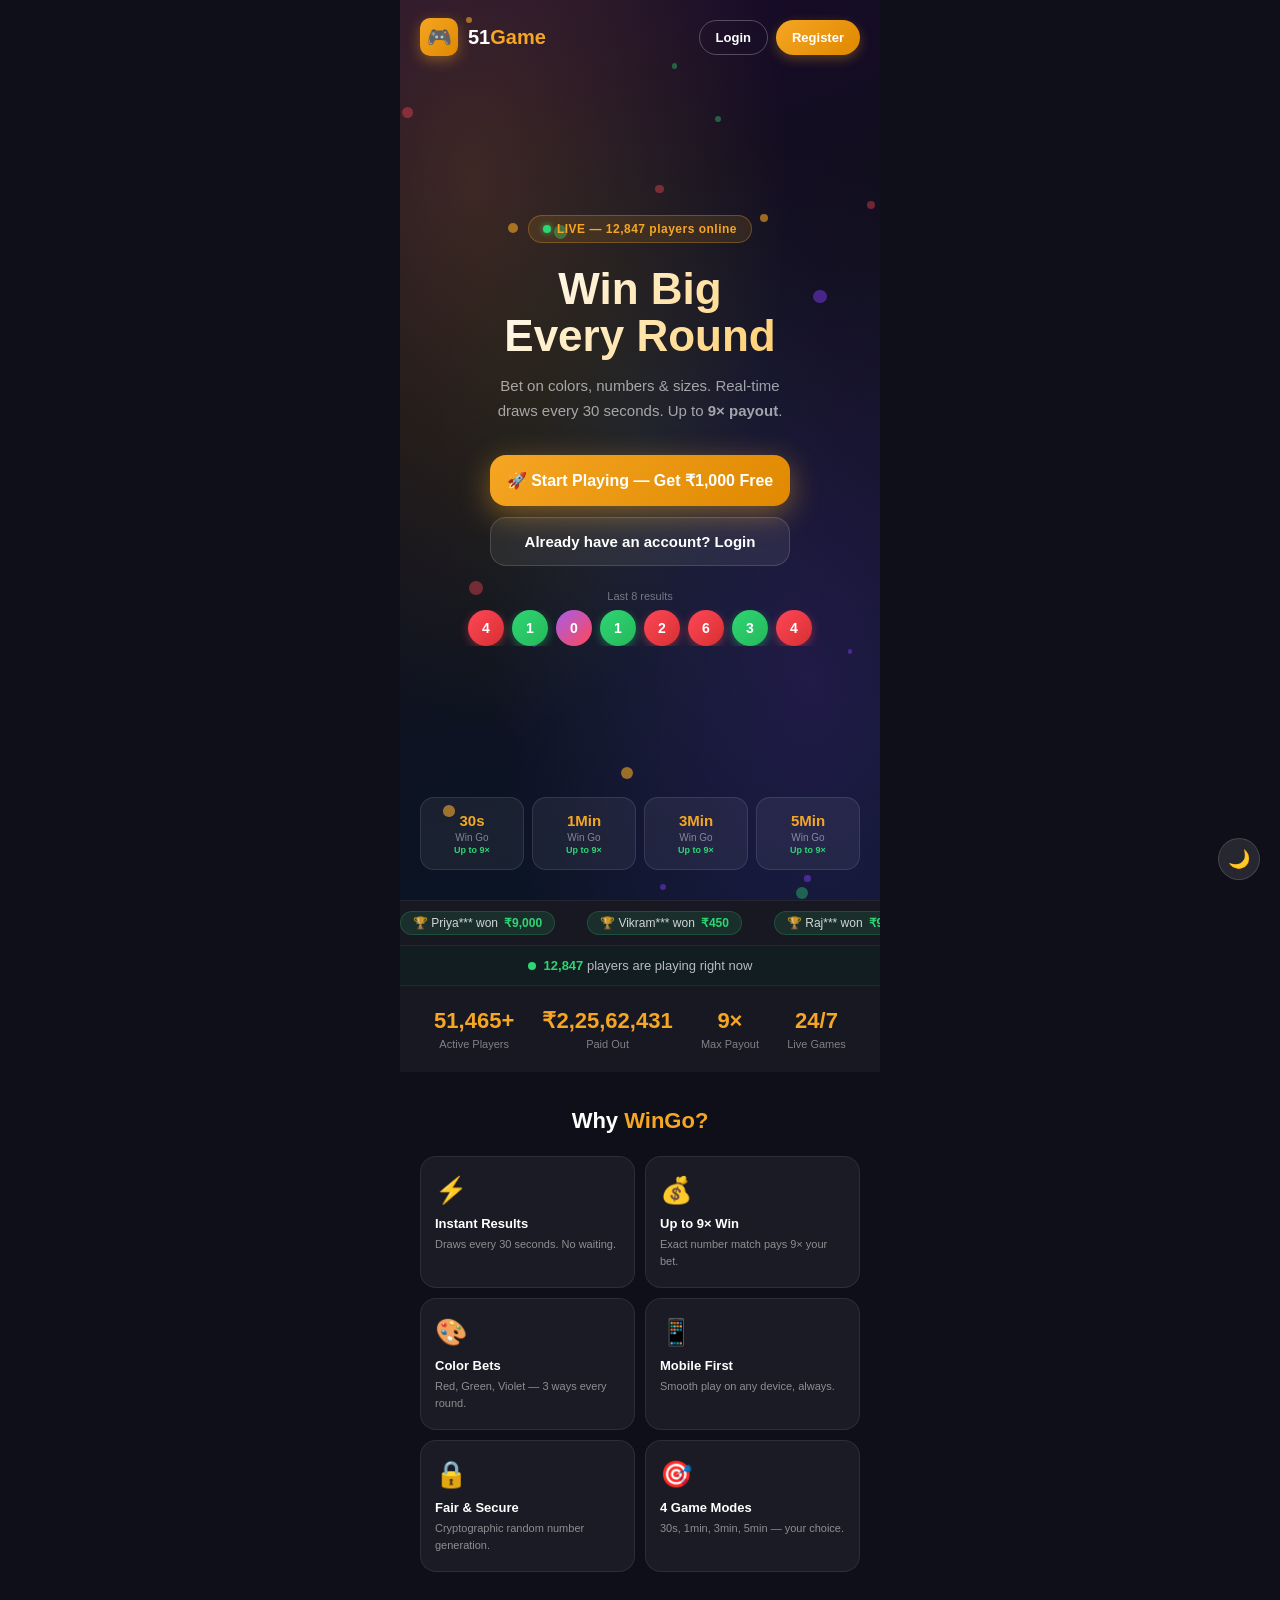
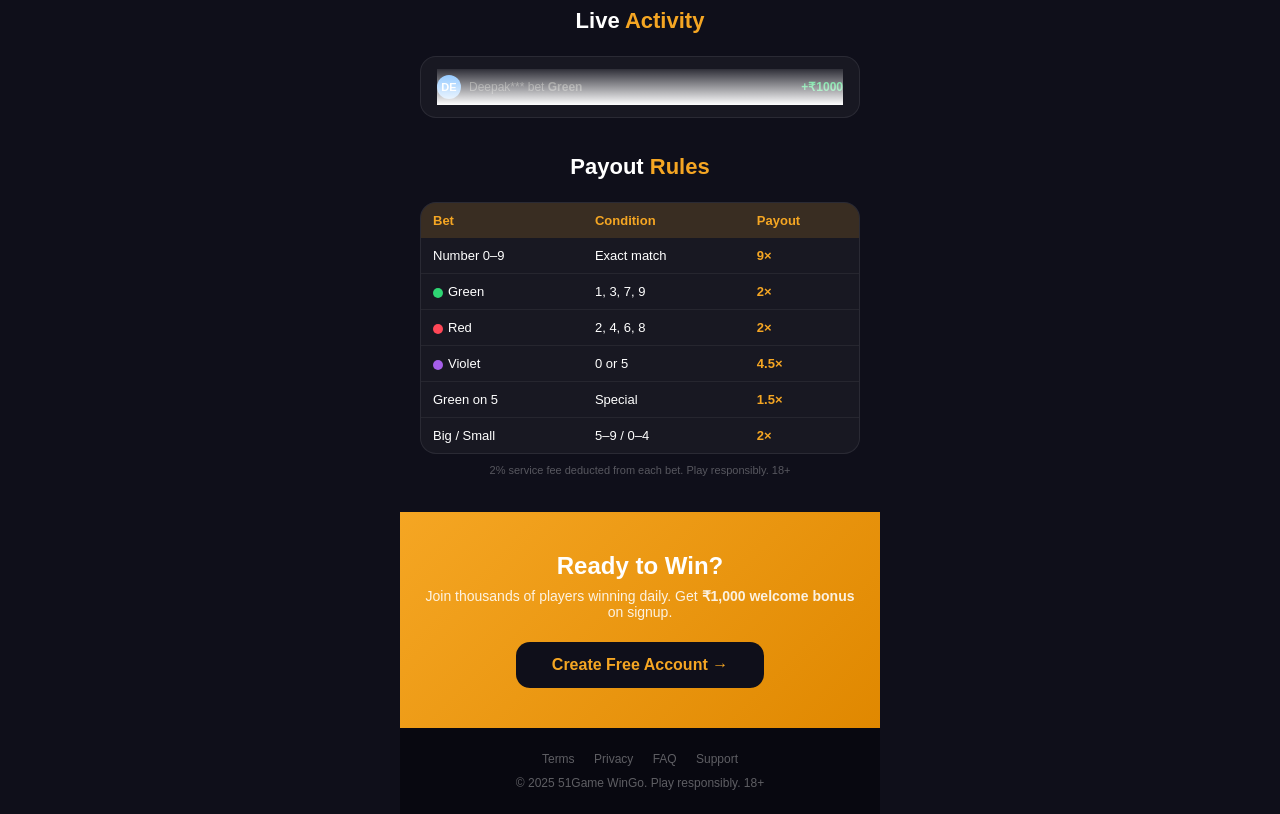
==== commit 33cb81ff: "Update site to fix display issues and improve user experience Applies various fixes including curren" ====
--- a/home.html
+++ b/home.html
@@ -641,19 +641,16 @@
 
 <script type="module">
 import { isLoggedIn, login, register } from './js/user.js';
-import { initAll, initParticles, startLiveFeed, generateFeedItem, countUp, confetti, initReveal } from './js/enhancements.js';
+import { initAll, initParticles, startLiveFeed, countUp, confetti, toggleDarkMode } from './js/enhancements.js';
 
 // ── Redirect if already logged in ─────────
 if (isLoggedIn()) { window.location.href = 'index.html'; }
 
-// ── Init global enhancements ───────────────
+// ── Init global enhancements (ripple + scroll-reveal + dark mode) ─
 initAll();
 
 // ── Particles in hero bg ───────────────────
 initParticles(document.getElementById('particlesBg'));
-
-// ── Scroll reveal ─────────────────────────
-initReveal();
 
 // ── Animate stats ─────────────────────────
 window.addEventListener('load', () => {
@@ -743,8 +740,8 @@
 
 // ── Real-time validation ──────────────────
 window.validateField = function(inp, test, errMsg, okMsg) {
-    const hintId = 'hint' + inp.id.charAt(0).toUpperCase() + inp.id.slice(1).replace('reg','').replace('R','r');
-    const hint = document.getElementById('hint' + inp.id.replace('reg','').charAt(0).toUpperCase() + inp.id.replace('reg','').slice(1));
+    const key = inp.id.replace('reg', '');
+    const hint = document.getElementById('hint' + key.charAt(0).toUpperCase() + key.slice(1));
     if (!inp.value) { inp.classList.remove('valid','invalid'); if (hint) hint.className = 'field-hint'; return; }
     const ok = test(inp.value);
     inp.classList.toggle('valid', ok);
@@ -801,7 +798,6 @@
 };
 
 // ── Dark mode toggle ─────────────────────
-import { toggleDarkMode } from './js/enhancements.js';
 document.getElementById('darkToggle').onclick = () => {
     const isDark = toggleDarkMode();
     document.getElementById('darkToggle').textContent = isDark ? '☀️' : '🌙';
